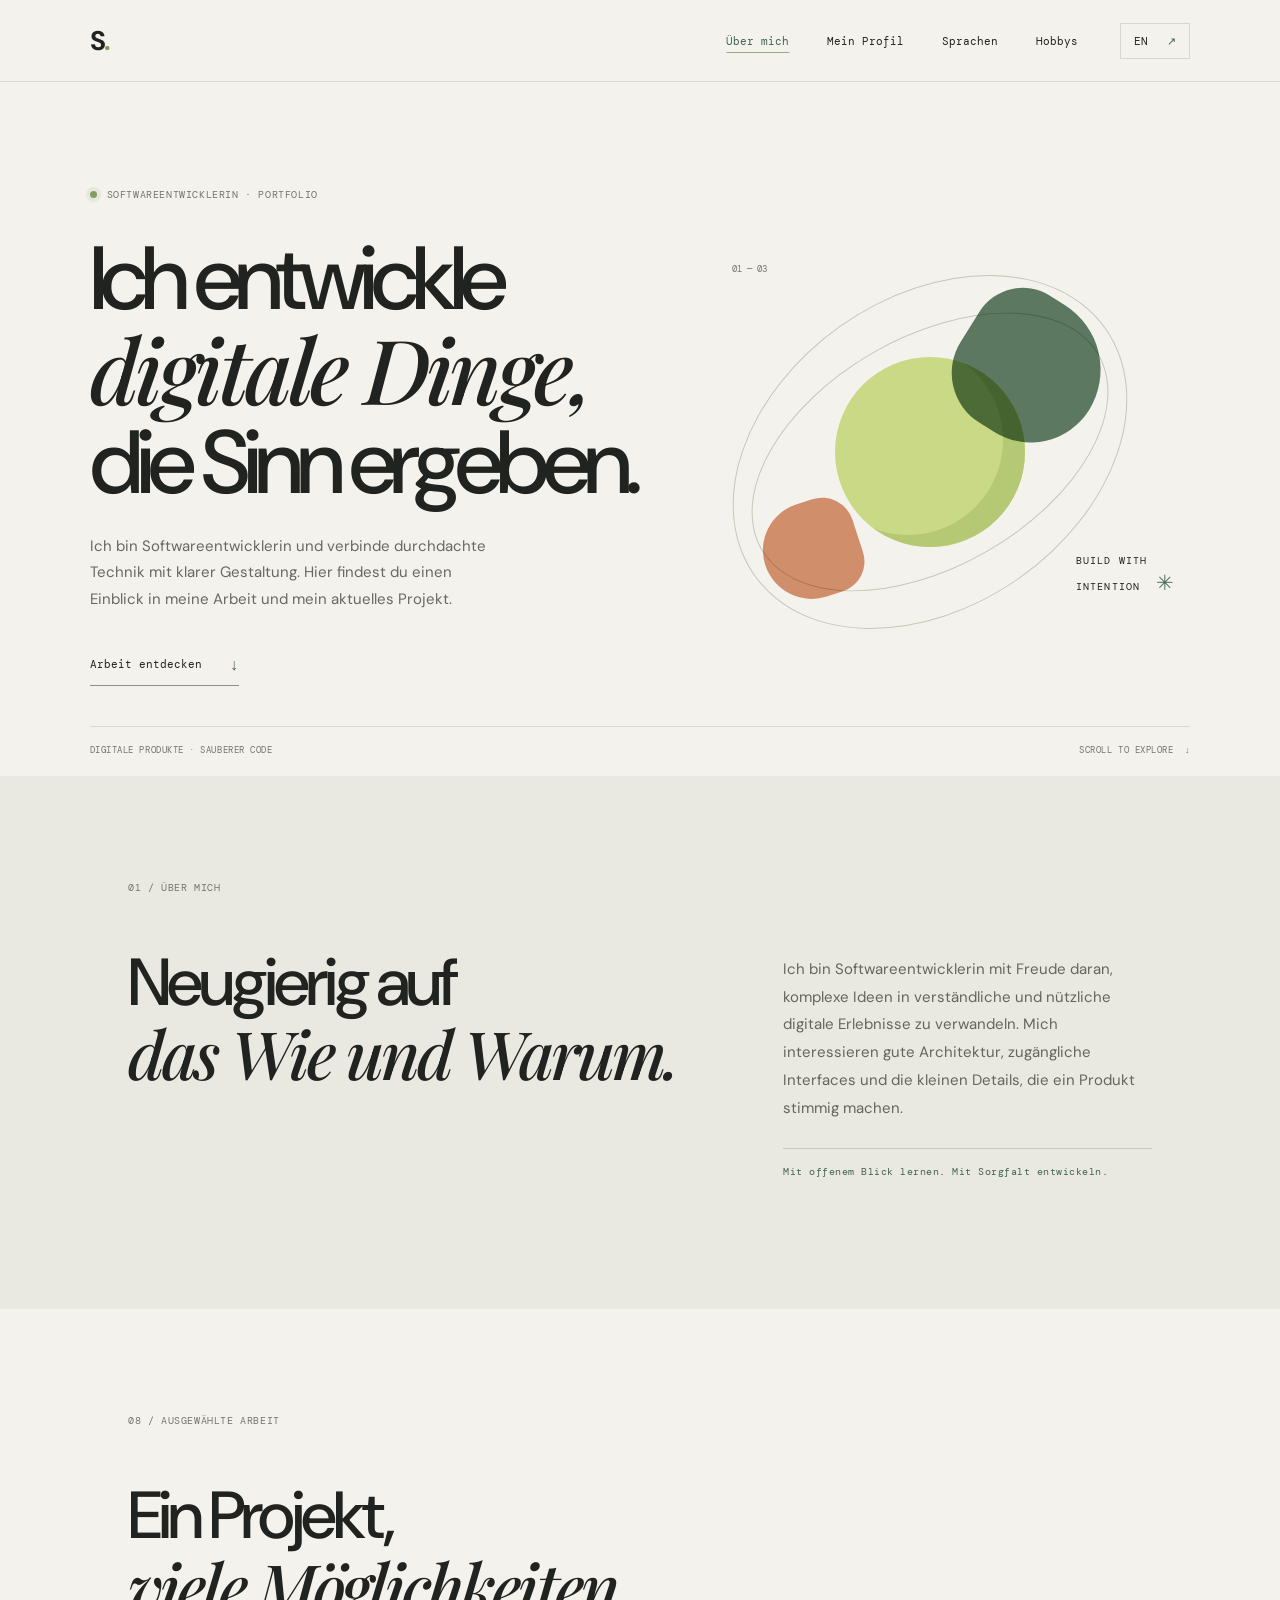
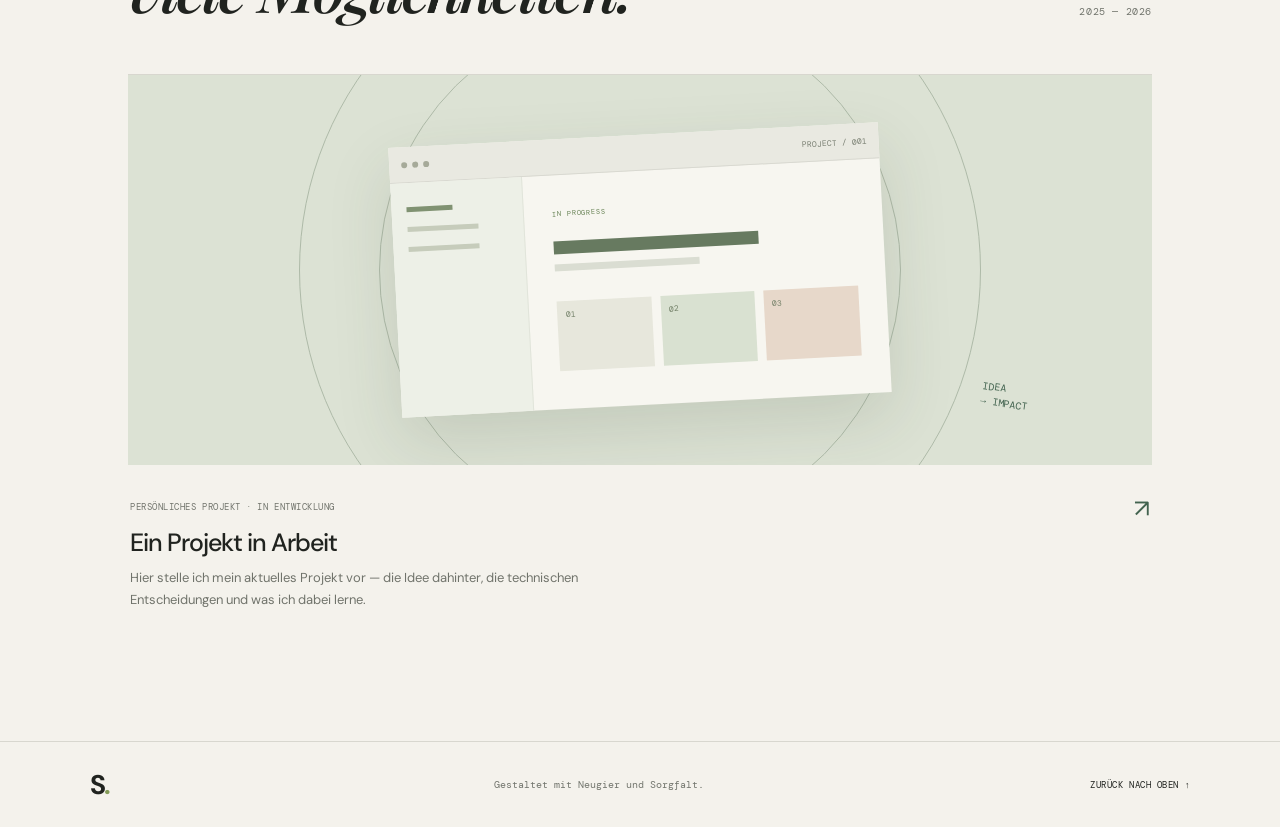
==== index.html @ 879eadb3 "Erste Version webseite" ====
<!doctype html>
<html lang="de">
<head>
  <meta charset="utf-8">
  <meta name="viewport" content="width=device-width, initial-scale=1">
  <meta name="theme-color" content="#f4f2ec">
  <meta name="description" content="Portfolio einer Softwareentwicklerin — ausgewählte Arbeit und Projekt.">
  <title>Portfolio — Softwareentwicklerin</title>
  <link rel="stylesheet" href="styles.css">
  <style>
    .profile,.hobbies{background:#eae9e1}.profile-content{display:grid;grid-template-columns:1.2fr .8fr;gap:8vw;align-items:start}.profile-content h2,.languages h2,.hobbies h2{font-size:clamp(42px,5.2vw,68px);letter-spacing:-.06em;line-height:1.05;font-weight:500;margin:0}.profile-content>p,.hobbies-heading>p{font-size:15px;line-height:1.85;color:#62665e;max-width:440px;margin:6px 0 0}.profile-tags{display:flex;gap:12px;flex-wrap:wrap;margin-top:48px}.profile-tags span{font:9px var(--mono);letter-spacing:.04em;border:1px solid #c6c8bc;color:#596b50;padding:11px 14px}.languages{display:grid;grid-template-columns:1fr 1fr;column-gap:8vw}.languages .section-kicker{grid-column:1/-1}.language-list{border-top:1px solid var(--line)}.language-row{display:grid;grid-template-columns:1fr auto;gap:6px 14px;padding:17px 0;border-bottom:1px solid var(--line);align-items:baseline}.language-name{font-size:16px}.language-level{font:10px var(--mono);color:var(--muted)}.language-bar{grid-column:1/-1;height:3px;background:#e2e1d9;margin-top:4px}.language-bar i{display:block;height:100%;width:var(--level);background:#819569}.hobbies-heading{display:flex;justify-content:space-between;align-items:end;gap:30px;margin-bottom:43px}.hobbies-heading>p{max-width:300px}.hobby-grid{display:grid;grid-template-columns:repeat(3,1fr);gap:14px}.hobby-card{min-height:245px;padding:20px 22px;position:relative;display:flex;flex-direction:column;align-items:flex-start}.hobby-bake{background:#eee1d1}.hobby-cook{background:#dfe5d8}.hobby-garden{background:#d8e2d3}.hobby-number{font:9px var(--mono);color:#72756d}.hobby-icon{font-size:33px;color:#69805d;position:absolute;right:21px;top:17px}.hobby-card h3{font-size:24px;font-weight:500;letter-spacing:-.04em;margin:auto 0 7px}.hobby-card p{font-size:12px;line-height:1.65;color:#676b62;margin:0;max-width:250px}
    @media(max-width:760px){.topbar nav{gap:12px;margin-right:14px}.topbar nav a{font-size:9px}.profile-content{grid-template-columns:1fr;gap:22px}.profile-content h2,.languages h2,.hobbies h2{font-size:clamp(42px,10vw,60px)}.profile-tags{margin-top:30px;gap:8px}.profile-tags span{font-size:8px;padding:9px 10px}.languages{grid-template-columns:1fr;row-gap:30px}.languages .section-kicker{grid-column:auto}.hobbies-heading{display:block}.hobbies-heading>p{margin-top:20px}.hobby-grid{grid-template-columns:1fr}.hobby-card{min-height:195px}}
    @media(max-width:480px){.topbar{padding:0 4vw}.topbar nav{gap:8px;margin-right:9px}.topbar nav a{font-size:8px}.topbar .wordmark{font-size:23px}.language{padding:7px;font-size:8px}.language span{padding-left:5px}}
  </style>
  <style>
    .tab-panel{display:none}.tab-panel.active{display:block}.tab-panel.hero.active,.tab-panel.languages.active{display:grid}.topbar nav a.current{color:var(--green);text-decoration:underline;text-decoration-color:#9bad87;text-underline-offset:7px}
    .german-progress{grid-column:1/-1;margin-top:48px;overflow-x:auto}.german-progress h3{font-size:20px;font-weight:500;letter-spacing:-.03em;margin:0 0 18px}.german-progress table{width:100%;border-collapse:collapse;text-align:left;min-width:560px}.german-progress th{font:9px var(--mono);font-weight:400;letter-spacing:.05em;color:var(--muted);padding:12px 14px;border-bottom:1px solid #bfc1b7}.german-progress td{font-size:13px;padding:15px 14px;border-bottom:1px solid var(--line)}.german-progress td:first-child{font:13px var(--mono);color:var(--green)}
    .profile-resume{margin-top:55px}.profile>.linkedin-link{margin-top:24px}.profile-resume>h3,.profile-details h3{font-size:21px;font-weight:500;letter-spacing:-.03em;margin:0 0 22px}.resume-entry{display:grid;grid-template-columns:minmax(220px,.7fr) 1.3fr;column-gap:38px;border-top:1px solid #c9c9bf;padding:22px 0}.resume-meta{grid-row:span 3;display:flex;flex-direction:column;gap:8px;font:14px/1.55 var(--sans);color:#555950}.resume-meta span:first-child{font-weight:600;color:var(--ink)}.resume-entry h4{font-size:17px;font-weight:500;margin:0 0 4px}.resume-entry h4 .company-link{display:inline-block;white-space:nowrap;margin-left:5px;font:9px/1.4 var(--mono);font-weight:400;letter-spacing:.015em;color:#52694d;text-decoration:none;background:#e8ecdf;border:1px solid #d6ddc9;border-radius:20px;padding:4px 8px;vertical-align:2px;transition:background .15s ease,color .15s ease}.resume-entry h4 .company-link:hover{background:#dce5d0;color:#263c2d}.resume-place{font:11px/1.6 var(--mono);color:var(--muted);margin:0 0 10px}.resume-entry ul{font-size:13px;line-height:1.75;color:#62665e;margin:0;padding-left:18px}.resume-entry li+li{margin-top:5px}.resume-entry li::marker{color:#819569}.profile-details p{font-size:13px;line-height:1.75;color:#62665e;margin:0}.profile-details{display:grid;grid-template-columns:.7fr 1.3fr;gap:8vw;margin-top:45px;border-top:1px solid #c9c9bf;padding-top:30px}.profile-details strong{color:var(--ink);font-weight:500}.profile-details p+p{margin-top:10px}.standalone-info h2{font-size:clamp(42px,5.2vw,68px);letter-spacing:-.06em;line-height:1.05;font-weight:500;margin:0 0 45px}.education-card{max-width:700px;position:relative;background:#eae9e1;padding:34px 38px;border-top:1px solid #c9c9bf}.education-symbol{position:absolute;right:30px;top:24px;font-size:32px;color:#819569}.education-degree{font-size:20px;font-weight:500;margin:0 0 14px}.education-place,.education-dates{font:11px/1.7 var(--mono);color:#62665e;margin:0}.education-dates{margin-top:7px}.skills-grid{display:grid;grid-template-columns:repeat(3,1fr);gap:14px}.skill-card{min-height:210px;padding:22px;background:#eae9e1;border-top:1px solid #c9c9bf}.skill-card>span{font:10px var(--mono);color:#819569}.skill-card h3{font-size:17px;font-weight:500;margin:35px 0 10px}.skill-card p{font-size:13px;line-height:1.75;color:#62665e;margin:0}.linkedin-link{display:inline-flex;align-items:center;gap:30px;padding:15px 18px;background:#eae9e1;color:var(--ink);text-decoration:none;font:12px var(--mono);border:1px solid #d1d1c7;transition:background .15s ease}.linkedin-link span:last-child{font-size:18px;color:var(--green)}.linkedin-link:hover{background:#dfe5d8}
    @media(max-width:760px){.resume-entry{grid-template-columns:1fr;gap:12px}.resume-meta{grid-row:auto;flex-direction:row;flex-wrap:wrap;justify-content:space-between}.profile-details{grid-template-columns:1fr;gap:30px;margin-top:30px}.standalone-info h2{font-size:clamp(42px,10vw,60px)}.skills-grid{grid-template-columns:1fr}.skill-card{min-height:170px}.skill-card h3{margin-top:24px}.education-card{padding:27px 24px}.topbar nav{gap:10px;margin-right:10px;overflow-x:auto;white-space:nowrap;min-width:0;scrollbar-width:none}.topbar nav::-webkit-scrollbar{display:none}}
    @media(max-width:760px){.german-progress{margin-top:18px}.german-progress th,.german-progress td{padding-left:9px;padding-right:9px}}
  </style>
  <style>
    .linkedin-link{align-items:center;gap:12px;padding:12px 16px;background:#f5f9fc;color:#0a66c2;text-decoration:none;font:600 14px/1.3 var(--sans);border:1px solid #c7dceb;border-radius:6px;box-shadow:0 2px 6px #0a66c20d;transition:background .18s ease,border-color .18s ease,box-shadow .18s ease,transform .18s ease}.linkedin-link:hover{background:#e8f2f9;border-color:#8db7d6;box-shadow:0 4px 10px #0a66c21c;transform:translateY(-1px)}.linkedin-mark{display:grid;place-items:center;width:24px;height:24px;border-radius:4px;background:#0a66c2;color:#fff;font:700 14px/1 var(--sans);letter-spacing:-.06em}.linkedin-link .linkedin-arrow{font-size:16px;color:#0a66c2;margin-left:5px}
  </style>
  <style>.education-place a{color:#42634f;text-decoration-color:#aebaa5;text-underline-offset:3px}.education-place a:hover{color:#20231f}.result-link{font-size:11px;color:#42634f;text-decoration-color:#aebaa5;text-underline-offset:3px;white-space:nowrap}.result-link:hover{color:#20231f}</style>
  <script src="script.js" defer></script>
</head>
<body>
  <header class="topbar">
    <a class="wordmark" href="#home" aria-label="Portfolio, Startseite">S<span>.</span></a>
    <nav aria-label="Hauptnavigation">
      <a href="#about" data-tab="about" data-i18n="navAbout">Über mich</a>
      <a href="#profile" data-tab="profile" data-i18n="navProfile">Mein Profil</a>
      <a href="#languages" data-tab="languages" data-i18n="navLanguages">Sprachen</a>
      <a href="#hobbies" data-tab="hobbies" data-i18n="navHobbies">Hobbys</a>
    </nav>
    <button class="language" type="button" aria-label="Switch language">EN <span aria-hidden="true">↗</span></button>
  </header>

  <main id="home">
    <section class="hero tab-panel active" data-tab-panel="about" aria-labelledby="hero-title">
      <div class="hero-copy">
        <p class="eyebrow"><span class="status-dot"></span><span data-i18n="eyebrow">SOFTWAREENTWICKLERIN · PORTFOLIO</span></p>
        <h1 id="hero-title"><span data-i18n="heroLine1">Ich entwickle</span><br><span class="serif" data-i18n="heroLine2">digitale Dinge,</span><br><span data-i18n="heroLine3">die Sinn ergeben.</span></h1>
        <p class="intro" data-i18n="intro">Ich bin Softwareentwicklerin und verbinde durchdachte Technik mit klarer Gestaltung. Hier findest du einen Einblick in meine Arbeit und mein aktuelles Projekt.</p>
        <a class="text-link" href="#work"><span data-i18n="explore">Arbeit entdecken</span><span aria-hidden="true">↓</span></a>
      </div>
      <div class="hero-art" aria-hidden="true">
        <div class="orbit orbit-one"></div><div class="orbit orbit-two"></div>
        <div class="sun"></div><div class="shape shape-one"></div><div class="shape shape-two"></div>
        <div class="art-label">BUILD WITH<br>INTENTION <span>✳</span></div>
        <span class="art-index">01 — 03</span>
      </div>
      <div class="hero-bottom"><span data-i18n="location">DIGITALE PRODUKTE · SAUBERER CODE</span><span>SCROLL TO EXPLORE&nbsp; ↓</span></div>
    </section>

    <section class="about section tab-panel" data-tab-panel="about" id="about">
      <p class="section-kicker">01 / <span data-i18n="aboutKicker">ÜBER MICH</span></p>
      <div class="about-content">
        <h2 data-i18n="aboutTitle">Neugierig auf<br><span class="serif">das Wie und Warum.</span></h2>
        <div class="about-text"><p data-i18n="aboutText">Ich bin Softwareentwicklerin mit Freude daran, komplexe Ideen in verständliche und nützliche digitale Erlebnisse zu verwandeln. Mich interessieren gute Architektur, zugängliche Interfaces und die kleinen Details, die ein Produkt stimmig machen.</p><p class="note" data-i18n="aboutNote">Mit offenem Blick lernen. Mit Sorgfalt entwickeln.</p></div>
      </div>
    </section>

    <section class="profile section tab-panel" data-tab-panel="profile" id="profile">
      <p class="section-kicker">02 / <span data-i18n="profileKicker">BERUFSERFAHRUNG</span></p>
      <div class="profile-content">
        <h2 data-i18n="profileTitle">Erfahrung in<br><span class="serif">Softwareentwicklung.</span></h2>
        <p data-i18n="profileText">Ich bin Softwareentwicklerin mit über zehn Jahren Erfahrung in den Bereichen Automotive, Robotik, Computer Vision und Embedded-Systeme. Ich entwickle vom hardwarenahen Treiber bis zu Backend, Algorithmen und grafischen Oberflächen.</p>
      </div>
      <a class="linkedin-link" href="https://www.linkedin.com/in/swati-christl-nimje-49814a44/" target="_blank" rel="noopener noreferrer"><span class="linkedin-mark" aria-hidden="true">in</span><span data-i18n="linkedinLabel">Mein LinkedIn-Profil</span><span class="linkedin-arrow" aria-hidden="true">↗</span></a>
      <div class="profile-resume">
        <h3 data-i18n="experienceTitle">Berufliche Stationen</h3>
        <article class="resume-entry"><div class="resume-meta"><span data-i18n="internRole">Praktikum in Teilzeit · 10 Std./Woche</span><span data-i18n="internDates">Mai 2026 – September 2026</span></div><h4>PreHCM Service <a class="company-link" href="https://www.prehcm-services.de/" target="_blank" rel="noopener noreferrer">(↗ Unternehmensseite)</a></h4><p class="resume-place">Niedernberg, Deutschland</p><ul data-i18n="internDescription"><li>Entwicklung einer Kotlin-Anwendung zur automatisierten Konvertierung von JSON-Schemas in Kotlin-Dateien.</li></ul></article>
        <article class="resume-entry"><div class="resume-meta"><span data-i18n="seniorRole">Senior Softwareentwicklerin</span><span>Apr. 2022 – Okt. 2025</span></div><h4>ISRA VISION — Machine Vision Solutions <a class="company-link" href="https://www.isravision.com/en-en/company" target="_blank" rel="noopener noreferrer">(↗ Unternehmensseite)</a></h4><p class="resume-place">Darmstadt, Deutschland</p><ul data-i18n="israDescription"><li>Entwicklung einer C#-WPF-GUI für 3D-Roboterführung in kosmetischen Versiegelungsanwendungen.</li><li>Entwicklung eines C++-Backends mit Sensoranbindung, Kommunikationsschnittstellen und Machine-Vision-Algorithmen.</li><li>Effiziente Kommunikation zwischen GUI und Backend über gRPC.</li></ul></article>
        <article class="resume-entry"><div class="resume-meta"><span data-i18n="seniorRole">Senior Softwareentwicklerin</span><span>Juli 2018 – Apr. 2022</span></div><h4>Panasonic Automotive Systems Europe <a class="company-link" href="https://automotive.panasonic.com/en/corporate/about/officelist/paseu" target="_blank" rel="noopener noreferrer">(↗ Unternehmensseite)</a></h4><p class="resume-place">Langen, Deutschland · extern über Tata Elxsi</p><ul data-i18n="panasonicDescription"><li>Entwicklung und Validierung von Fahrbahnmarkierungs- und Parklückenerkennung.</li><li>Profilierung, Optimierung und Wartung eines Sensorfusionsalgorithmus für Kamera, Velodyne LiDAR und Ultraschall.</li><li>Entwicklung einer Ethernet-basierten UDP-Kommunikation für autonomes Parken.</li></ul></article>
        <article class="resume-entry"><div class="resume-meta"><span data-i18n="seniorRole">Senior Softwareentwicklerin</span><span>Feb. 2016 – Juni 2018</span></div><h4>Tata Elxsi <a class="company-link" href="https://www.tataelxsi.com/" target="_blank" rel="noopener noreferrer">(↗ Unternehmensseite)</a></h4><p class="resume-place">Pune, Indien</p><ul data-i18n="tataDescription"><li>Entwicklung eines Treibers für das TI Vision SDK zur Integration von Serializer, Deserializer und Kamerasensor.</li><li>Implementierung eines Moduls zum Auslesen von Kamera-EEPROM-Daten.</li><li>Entwicklung LiDAR-basierter Objekterkennungsalgorithmen.</li><li>Validierung von Anforderungsdokumenten sowie MISRA- und Klocwork-Analysen.</li></ul></article>
        <article class="resume-entry"><div class="resume-meta"><span data-i18n="executiveRole">Executive Engineer</span><span>Sep. 2014 – Jan. 2016</span></div><h4>Continental Automotive <a class="company-link" href="https://www.continental.com/en/" target="_blank" rel="noopener noreferrer">(↗ Unternehmensseite)</a></h4><p class="resume-place">Bengaluru, Indien</p><ul data-i18n="continentalDescription"><li>Validierung von Ground-Truth-Daten für ADAS-Verkehrszeichenerkennung.</li><li>Behebung von QAC-Fehlern.</li><li>Erstellung von Cantata-Code-Coverage-Skripten für C++.</li></ul></article>
        <article class="resume-entry"><div class="resume-meta"><span data-i18n="developerRole">Softwareentwicklerin</span><span>Juli 2011 – Sep. 2014</span></div><h4>Tata Elxsi <a class="company-link" href="https://www.tataelxsi.com/" target="_blank" rel="noopener noreferrer">(↗ Unternehmensseite)</a></h4><p class="resume-place">Pune, Indien</p><ul data-i18n="tataEarlyDescription"><li>Optimierung von C-basierten ADAS-Algorithmen für Surround-View-Systeme und Lane Departure Warning.</li><li>Implementierung einer 360°-Rundumsicht mit OpenGL.</li><li>Entwicklung von Trainings- und Testcode für Traffic Sign Recognition mit OpenCV.</li></ul></article>
      </div>
    </section>

    <section class="section tab-panel standalone-info" data-tab-panel="profile" id="education">
      <p class="section-kicker">03 / <span data-i18n="educationTitle">STUDIUM</span></p>
      <h2 data-i18n="educationHeading">Fundament für<br><span class="serif">Technik und Entwicklung.</span></h2>
      <div class="education-card"><span class="education-symbol" aria-hidden="true">✳</span><p class="education-degree" data-i18n="degree">Bachelor of Engineering, Electronics Engineering</p><p class="education-place"><a href="https://ycce.edu/" target="_blank" rel="noopener noreferrer">Yeshwantrao Chavan College of Engineering (YCCE)</a></p><p class="education-place" data-i18n="universityName">Universität Nagpur · Indien</p><p class="education-dates" data-i18n="educationDates">Juli 2007 – Mai 2011</p></div>
    </section>

    <section class="section tab-panel standalone-info" data-tab-panel="profile" id="skills">
      <p class="section-kicker">04 / <span data-i18n="skillsTitle">FÄHIGKEITEN</span></p>
      <h2 data-i18n="skillsHeading">Werkzeuge für<br><span class="serif">komplexe Systeme.</span></h2>
      <div class="skills-grid">
        <article class="skill-card"><span>01</span><h3 data-i18n="programmingLabel">Sprachen & Frameworks</h3><p>C++, C, OpenCV, Python, C# WPF, XAML, gRPC, PCL, Kotlin</p></article>
        <article class="skill-card"><span>02</span><h3 data-i18n="embeddedLabel">Embedded Tools & Technologien</h3><p>Code Composer Studio, PROCESSOR-SDK-VISION, ALP (Analog Launch Pad), USB2ANY, JTAG-XDS560</p></article>
        <article class="skill-card"><span>03</span><h3 data-i18n="processorsLabel">Prozessoren & Chips</h3><p>TI8148, TDA2x, TDA2Px, DS90UB954-Q1, DS90UB953, AR0220, DS90UB913, DS90UB914</p></article>
        <article class="skill-card"><span>04</span><h3 data-i18n="analysisLabel">Statische & dynamische Analyse</h3><p>QA-C, MISRA, Klocwork, Cantata++, GoogleTest</p></article>
        <article class="skill-card"><span>05</span><h3 data-i18n="multithreadingLabel">Multithreading</h3><p>Intel Threading Building Blocks (TBB)</p></article>
        <article class="skill-card"><span>06</span><h3 data-i18n="sensingLabel">Sensorik & Bildverarbeitung</h3><p>Velodyne LiDAR, Punktwolken-Sensoren, 2D-Sensoren, Computer Vision</p></article>
        <article class="skill-card"><span>07</span><h3 data-i18n="managementLabel">Projektmanagement & Versionskontrolle</h3><p>Jira, Git, SVN, Azure DevOps, GitLab</p></article>
        <article class="skill-card"><span>08</span><h3 data-i18n="requirementsLabel">Anforderungsmanagement & Dokumentation</h3><p>IBM Rational DOORS, Doxygen</p></article>
        <article class="skill-card"><span>09</span><h3 data-i18n="performanceLabel">Performance-Analyse</h3><p>VTune, CodeXL</p></article>
      </div>
    </section>

    <section class="languages section tab-panel" data-tab-panel="languages" id="languages">
      <p class="section-kicker">06 / <span data-i18n="languagesKicker">MEINE SPRACHKENNTNISSE</span></p>
      <h2 data-i18n="languagesTitle">Sprachen, die<br><span class="serif">mich verbinden.</span></h2>
      <div class="language-list">
        <div class="language-row"><span class="language-name" data-i18n="langGerman">Deutsch</span><span class="language-level" data-i18n="levelB2">B2</span><span class="language-bar"><i style="--level:68%"></i></span></div>
        <div class="language-row"><span class="language-name" data-i18n="langEnglish">Englisch</span><span class="language-level" data-i18n="levelFluent">Fließend</span><span class="language-bar"><i style="--level:92%"></i></span></div>
        <div class="language-row"><span class="language-name" data-i18n="langMarathi">Marathi</span><span class="language-level" data-i18n="levelNative">Muttersprache</span><span class="language-bar"><i style="--level:100%"></i></span></div>
        <div class="language-row"><span class="language-name" data-i18n="langHindi">Hindi</span><span class="language-level" data-i18n="levelFluent">Fließend</span><span class="language-bar"><i style="--level:92%"></i></span></div>
      </div>
      <div class="german-progress">
        <h3 data-i18n="progressTitle">Mein Deutschlernfortschritt</h3>
        <table>
          <thead><tr><th data-i18n="tableLevel">Niveau</th><th data-i18n="tableStatus">Prüfung / Status</th><th data-i18n="tableDate">Zeitpunkt</th><th data-i18n="tableResult">Ergebnis</th></tr></thead>
          <tbody>
            <tr><td>A1</td><td data-i18n="a1Status">Bestanden</td><td>2017</td><td>—</td></tr>
            <tr><td>A2</td><td data-i18n="a2Status">Keine Prüfung abgelegt</td><td>—</td><td>—</td></tr>
            <tr><td>B1</td><td data-i18n="b1Status">Bestanden</td><td data-i18n="march2026">März 2026</td><td><span data-i18n="b1Result">Sehr gut · 271,5 / 300 Punkte</span> <a class="result-link" href="https://results.telc.net/vb?credential=telc-sl0MdKr" target="_blank" rel="noopener noreferrer" data-i18n="b1Link">(online ansehen ↗)</a></td></tr>
            <tr><td>B2</td><td data-i18n="b2Status">Ergebnis ausstehend</td><td>—</td><td>—</td></tr>
          </tbody>
        </table>
      </div>
    </section>

    <section class="hobbies section tab-panel" data-tab-panel="hobbies" id="hobbies">
      <p class="section-kicker">07 / <span data-i18n="hobbiesKicker">MEINE HOBBYS</span></p>
      <div class="hobbies-heading"><h2 data-i18n="hobbiesTitle">Abwechslung<br><span class="serif">für Kopf und Hände.</span></h2><p data-i18n="hobbiesIntro">Neben Code liebe ich Dinge, bei denen Ideen mit den Händen Gestalt annehmen.</p></div>
      <div class="hobby-grid">
        <article class="hobby-card hobby-bake"><span class="hobby-number">01</span><span class="hobby-icon" aria-hidden="true">✳</span><h3 data-i18n="baking">Backen</h3><p data-i18n="bakingText">Neue Rezepte ausprobieren und etwas Selbstgemachtes teilen.</p></article>
        <article class="hobby-card hobby-cook"><span class="hobby-number">02</span><span class="hobby-icon" aria-hidden="true">◒</span><h3 data-i18n="cooking">Kochen</h3><p data-i18n="cookingText">Aromen kombinieren und Gerichte aus verschiedenen Küchen entdecken.</p></article>
        <article class="hobby-card hobby-garden"><span class="hobby-number">03</span><span class="hobby-icon" aria-hidden="true">❋</span><h3 data-i18n="gardening">Gärtnern</h3><p data-i18n="gardeningText">Pflanzen beim Wachsen begleiten und Zeit im Grünen verbringen.</p></article>
      </div>
    </section>

    <section class="work section tab-panel" data-tab-panel="about" id="work">
      <p class="section-kicker">08 / <span data-i18n="workKicker">AUSGEWÄHLTE ARBEIT</span></p>
      <div class="work-heading"><h2 data-i18n="workTitle">Ein Projekt,<br><span class="serif">viele Möglichkeiten.</span></h2><span class="work-count">2025 — 2026</span></div>
      <article class="project-card">
        <div class="project-visual" aria-hidden="true"><div class="project-window"><div class="window-bar"><i></i><i></i><i></i><span>PROJECT / 001</span></div><div class="window-content"><div class="window-side"><b></b><b></b><b></b></div><div class="window-main"><span class="mini-tag">IN PROGRESS</span><div class="window-line long"></div><div class="window-line"></div><div class="window-block"><span>01</span><span>02</span><span>03</span></div></div></div></div><span class="project-stamp">IDEA<br>→ IMPACT</span></div>
        <div class="project-info"><div><p class="project-type" data-i18n="projectType">PERSÖNLICHES PROJEKT · IN ENTWICKLUNG</p><h3 data-i18n="projectTitle">Ein Projekt in Arbeit</h3><p class="project-description" data-i18n="projectDescription">Hier stelle ich mein aktuelles Projekt vor — die Idee dahinter, die technischen Entscheidungen und was ich dabei lerne.</p></div><span class="project-arrow" aria-hidden="true">↗</span></div>
      </article>
    </section>
    <footer><a class="wordmark" href="#home">S<span>.</span></a><p data-i18n="footer">Gestaltet mit Neugier und Sorgfalt.</p><a href="#home" class="back-top" data-i18n="backTop">ZURÜCK NACH OBEN ↑</a></footer>
  </main>
</body>
</html>
---- styles.css ----
@import url('https://fonts.googleapis.com/css2?family=DM+Mono:wght@400;500&family=DM+Sans:wght@400;500;600;700&family=Playfair+Display:ital,wght@1,500&display=swap');
:root{--paper:#f4f2ec;--ink:#20231f;--muted:#72756d;--green:#42634f;--lime:#c6d77a;--line:#d8d7cf;--mono:'DM Mono',monospace;--sans:'DM Sans',sans-serif;--serif:'Playfair Display',serif}*{box-sizing:border-box}html{scroll-behavior:smooth}body{margin:0;background:var(--paper);color:var(--ink);font-family:var(--sans);-webkit-font-smoothing:antialiased}.topbar{height:82px;padding:0 7vw;display:flex;align-items:center;justify-content:space-between;border-bottom:1px solid var(--line)}.wordmark{font-size:27px;font-weight:700;letter-spacing:-2px;color:var(--ink);text-decoration:none}.wordmark span{color:#839b57}.topbar nav{display:flex;gap:38px;margin-left:auto;margin-right:42px}.topbar nav a,.language{font:11px var(--mono);color:var(--ink);text-decoration:none}.topbar nav a:hover,.text-link:hover{color:var(--green)}.language{border:1px solid var(--line);background:transparent;padding:10px 13px;cursor:pointer}.language span{padding-left:12px;color:var(--green)}.hero{min-height:690px;padding:96px 7vw 20px;position:relative;display:grid;grid-template-columns:1fr 0.9fr;align-items:center}.hero-copy{position:relative;z-index:1;padding-bottom:40px}.eyebrow,.section-kicker,.hero-bottom,.project-type,.work-count,.back-top{font:10px var(--mono);letter-spacing:.06em}.eyebrow{color:var(--muted);display:flex;align-items:center;gap:10px}.status-dot{height:7px;width:7px;border-radius:50%;background:#829e63;box-shadow:0 0 0 4px #829e6320}.hero h1{font-size:clamp(54px,7vw,98px);line-height:.99;letter-spacing:-.075em;margin:34px 0 25px;font-weight:500}.serif{font-family:var(--serif);font-weight:500;font-style:italic;letter-spacing:-.05em}.intro{max-width:410px;font-size:15px;line-height:1.75;color:#666960}.text-link{display:inline-flex;align-items:center;gap:28px;margin-top:27px;color:var(--ink);font:11px var(--mono);text-decoration:none;border-bottom:1px solid #899482;padding-bottom:10px}.text-link span:last-child{font-size:16px;color:var(--green)}.hero-art{height:460px;position:relative;display:grid;place-items:center;overflow:hidden}.orbit{position:absolute;border:1px solid #c6c7b8;border-radius:50%;transform:rotate(-30deg)}.orbit-one{width:390px;height:230px}.orbit-two{width:310px;height:430px;transform:rotate(55deg)}.sun{height:190px;width:190px;background:var(--lime);border-radius:50%;position:absolute;box-shadow:inset -22px -12px 0 #afc467;opacity:.9}.shape{position:absolute;width:145px;height:145px;border-radius:40% 60% 54% 46%;background:#52735b;mix-blend-mode:multiply;transform:rotate(32deg);right:17%;top:16%;opacity:.92}.shape-two{width:97px;height:97px;right:auto;left:18%;top:auto;bottom:18%;background:#d78d68;transform:rotate(-18deg);border-radius:60% 40% 39% 61%}.art-label{position:absolute;right:3%;bottom:18%;font:10px/1.5 var(--mono);letter-spacing:.12em}.art-label span{font-size:21px;color:#52735b;padding-left:8px}.art-index{position:absolute;top:9%;left:12%;font:9px var(--mono);color:var(--muted)}.hero-bottom{grid-column:1/-1;align-self:end;display:flex;justify-content:space-between;border-top:1px solid var(--line);padding-top:17px;color:var(--muted);font-size:9px}.section{padding:105px 10vw}.about{background:#eae9e1}.section-kicker{color:var(--muted);margin:0 0 54px}.about-content{display:grid;grid-template-columns:1.2fr .8fr;gap:8vw}.about h2,.work h2{font-size:clamp(42px,5.2vw,68px);letter-spacing:-.06em;line-height:1.05;font-weight:500;margin:0}.about-text{padding-top:8px;max-width:440px}.about-text p{font-size:15px;line-height:1.85;color:#62665e;margin:0 0 26px}.about-text .note{font:10px var(--mono);letter-spacing:.05em;color:var(--green);border-top:1px solid #c9c9bf;padding-top:16px}.work{padding-bottom:130px}.work-heading{display:flex;align-items:end;justify-content:space-between;margin-bottom:48px}.work-count{color:var(--muted);padding-bottom:8px}.project-card{border-top:1px solid var(--line)}.project-visual{height:390px;background:#dce2d4;position:relative;display:grid;place-items:center;overflow:hidden}.project-visual:before,.project-visual:after{content:"";position:absolute;border:1px solid #aebaa8;border-radius:50%;width:520px;height:520px}.project-visual:after{width:680px;height:680px}.project-window{width:min(490px,72%);height:270px;background:#f7f6f0;box-shadow:0 25px 65px #34423025;position:relative;z-index:1;transform:rotate(-3deg)}.window-bar{height:36px;background:#e9e9e1;border-bottom:1px solid #d9d9d1;display:flex;align-items:center;gap:5px;padding:0 12px}.window-bar i{width:6px;height:6px;border-radius:50%;background:#a6aa99}.window-bar span{margin-left:auto;font:8px var(--mono);color:#777d70}.window-content{display:flex;height:calc(100% - 36px)}.window-side{width:27%;background:#edf0e7;border-right:1px solid #e1e4da;padding:24px 15px}.window-side b{display:block;height:5px;width:70%;background:#c6ccbb;margin:0 0 15px}.window-side b:first-child{width:45%;background:#809272}.window-main{padding:25px 28px;flex:1}.mini-tag{font:7px var(--mono);color:#658052;letter-spacing:.12em}.window-line{height:7px;width:48%;background:#daddd2;margin-top:10px}.window-line.long{height:13px;width:68%;background:#677a60;margin-top:20px}.window-block{display:flex;gap:9px;margin-top:30px}.window-block span{height:70px;flex:1;background:#e7e7dc;padding:8px;font:8px var(--mono);color:#6f7d64}.window-block span:nth-child(2){background:#d9e1d1}.window-block span:nth-child(3){background:#e7d8ca}.project-stamp{position:absolute;right:12%;bottom:14%;font:10px/1.5 var(--mono);color:var(--green);transform:rotate(8deg);z-index:2}.project-info{padding:27px 2px 0;display:flex;align-items:flex-start;justify-content:space-between}.project-type{color:var(--muted);font-size:9px}.project-info h3{font-size:25px;font-weight:500;letter-spacing:-.04em;margin:13px 0 8px}.project-description{font-size:13px;color:#70736b;line-height:1.7;max-width:500px;margin:0}.project-arrow{font-size:25px;color:var(--green)}footer{padding:25px 7vw;display:flex;align-items:center;justify-content:space-between;border-top:1px solid var(--line)}footer p{font:10px var(--mono);color:var(--muted)}.back-top{font-size:9px;color:var(--ink);text-decoration:none}
@media(max-width:760px){.topbar{height:68px;padding:0 6vw}.topbar nav{gap:18px;margin-right:18px}.topbar nav a{font-size:10px}.hero{padding:66px 6vw 18px;min-height:unset;grid-template-columns:1fr}.hero-copy{padding-bottom:0}.hero h1{font-size:clamp(54px,13vw,82px);margin-top:27px}.intro{max-width:440px}.hero-art{height:320px;margin-top:-5px}.orbit-one{width:290px;height:175px}.orbit-two{width:240px;height:350px}.sun{height:140px;width:140px}.shape{height:105px;width:105px}.hero-bottom{margin-top:6px;gap:14px;font-size:7px}.section{padding:76px 7vw}.section-kicker{margin-bottom:38px}.about-content{grid-template-columns:1fr;gap:25px}.about h2,.work h2{font-size:clamp(42px,10vw,60px)}.work-heading{align-items:start;gap:20px}.work-count{white-space:nowrap;padding-top:10px;font-size:8px}.project-visual{height:290px}.project-window{height:210px;width:78%}.window-main{padding:19px 17px}.window-block{margin-top:22px}.window-block span{height:50px}.project-stamp{right:7%;bottom:9%;font-size:8px}footer{padding:22px 6vw;gap:12px}footer p{font-size:8px}.back-top{font-size:8px}}@media(max-width:390px){.topbar nav{gap:11px;margin-right:12px}.topbar nav a{font-size:9px}.language{padding:8px;font-size:9px}.hero-bottom span:last-child{display:none}.work-heading{display:block}.work-count{display:block}.project-info h3{font-size:21px}}
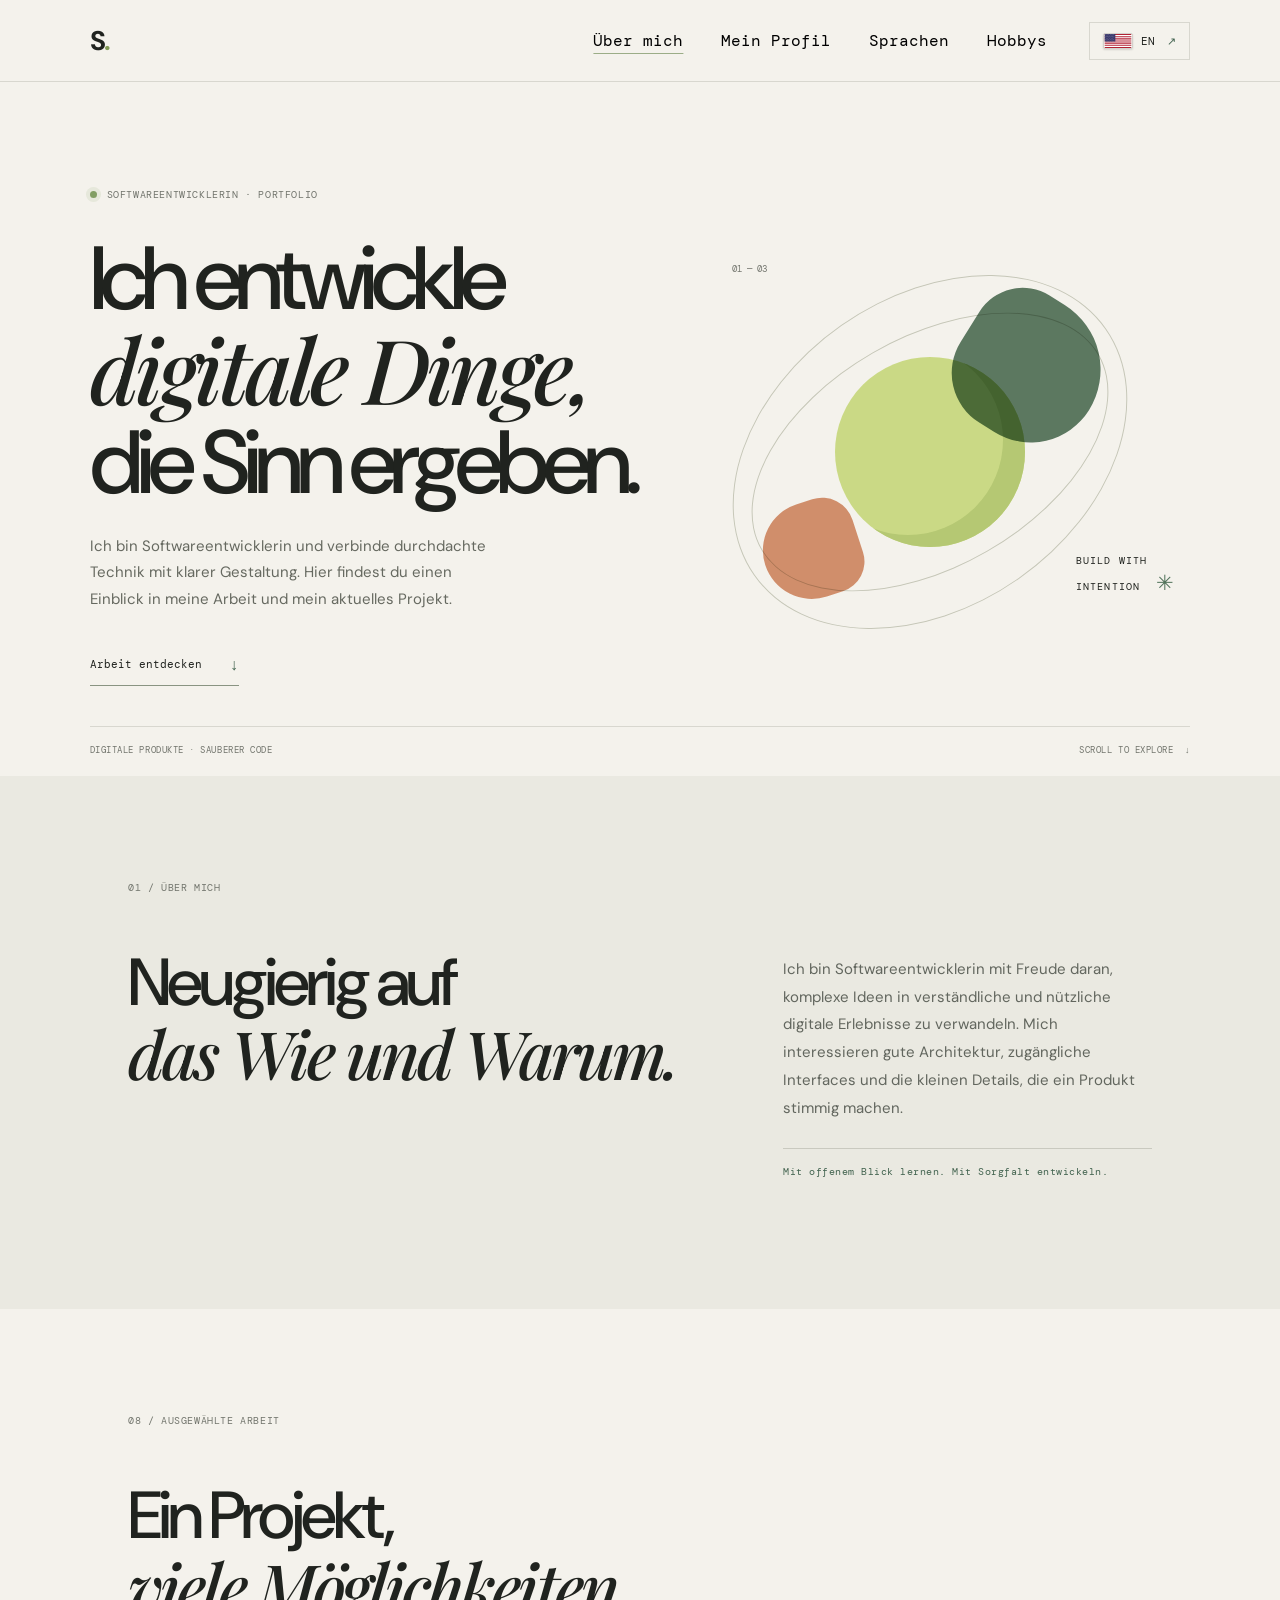
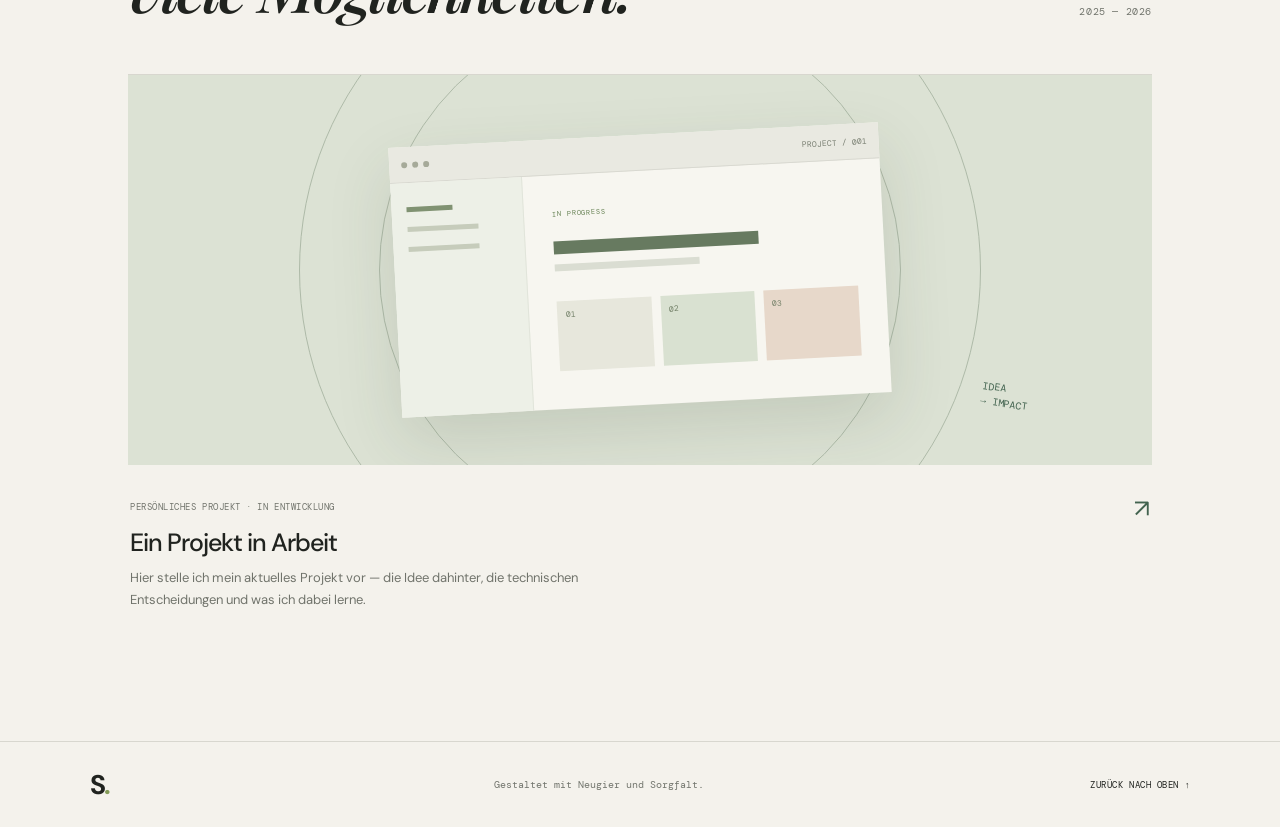
==== commit 5a12a553: "Put the flag" ====
--- a/index.html
+++ b/index.html
@@ -8,12 +8,12 @@
   <title>Portfolio — Softwareentwicklerin</title>
   <link rel="stylesheet" href="styles.css">
   <style>
-    .profile,.hobbies{background:#eae9e1}.profile-content{display:grid;grid-template-columns:1.2fr .8fr;gap:8vw;align-items:start}.profile-content h2,.languages h2,.hobbies h2{font-size:clamp(42px,5.2vw,68px);letter-spacing:-.06em;line-height:1.05;font-weight:500;margin:0}.profile-content>p,.hobbies-heading>p{font-size:15px;line-height:1.85;color:#62665e;max-width:440px;margin:6px 0 0}.profile-tags{display:flex;gap:12px;flex-wrap:wrap;margin-top:48px}.profile-tags span{font:9px var(--mono);letter-spacing:.04em;border:1px solid #c6c8bc;color:#596b50;padding:11px 14px}.languages{display:grid;grid-template-columns:1fr 1fr;column-gap:8vw}.languages .section-kicker{grid-column:1/-1}.language-list{border-top:1px solid var(--line)}.language-row{display:grid;grid-template-columns:1fr auto;gap:6px 14px;padding:17px 0;border-bottom:1px solid var(--line);align-items:baseline}.language-name{font-size:16px}.language-level{font:10px var(--mono);color:var(--muted)}.language-bar{grid-column:1/-1;height:3px;background:#e2e1d9;margin-top:4px}.language-bar i{display:block;height:100%;width:var(--level);background:#819569}.hobbies-heading{display:flex;justify-content:space-between;align-items:end;gap:30px;margin-bottom:43px}.hobbies-heading>p{max-width:300px}.hobby-grid{display:grid;grid-template-columns:repeat(3,1fr);gap:14px}.hobby-card{min-height:245px;padding:20px 22px;position:relative;display:flex;flex-direction:column;align-items:flex-start}.hobby-bake{background:#eee1d1}.hobby-cook{background:#dfe5d8}.hobby-garden{background:#d8e2d3}.hobby-number{font:9px var(--mono);color:#72756d}.hobby-icon{font-size:33px;color:#69805d;position:absolute;right:21px;top:17px}.hobby-card h3{font-size:24px;font-weight:500;letter-spacing:-.04em;margin:auto 0 7px}.hobby-card p{font-size:12px;line-height:1.65;color:#676b62;margin:0;max-width:250px}
+    .profile,.hobbies{background:#eae9e1}.profile-content{display:grid;grid-template-columns:1.2fr .8fr;gap:8vw;align-items:start}.profile-content h2,.languages h2,.hobbies h2{font-size:clamp(42px,5.2vw,68px);letter-spacing:-.06em;line-height:1.05;font-weight:500;margin:0}.profile-content>p,.hobbies-heading>p{font-size:15px;line-height:1.85;color:#62665e;max-width:440px;margin:6px 0 0}.profile-tags{display:flex;gap:12px;flex-wrap:wrap;margin-top:48px}.profile-tags span{font:9px var(--mono);letter-spacing:.04em;border:1px solid #c6c8bc;color:#596b50;padding:11px 14px}.languages{display:grid;grid-template-columns:1fr 1fr;column-gap:8vw}.languages .section-kicker{grid-column:1/-1}.language-list{border-top:1px solid var(--line)}.language-row{display:grid;grid-template-columns:1fr auto;gap:6px 14px;padding:17px 0;border-bottom:1px solid var(--line);align-items:baseline}.language-name{font-size:16px;display:flex;align-items:center;gap:8px}.language-flag{display:block;width:24px;height:16px;flex:none;border:1px solid #0002;border-radius:2px;box-shadow:0 1px 2px #0002}.language-level{font:10px var(--mono);color:var(--muted)}.language-bar{grid-column:1/-1;height:3px;background:#e2e1d9;margin-top:4px}.language-bar i{display:block;height:100%;width:var(--level);background:#819569}.hobbies-heading{display:flex;justify-content:space-between;align-items:end;gap:30px;margin-bottom:43px}.hobbies-heading>p{max-width:300px}.hobby-grid{display:grid;grid-template-columns:repeat(3,1fr);gap:14px}.hobby-card{min-height:245px;padding:20px 22px;position:relative;display:flex;flex-direction:column;align-items:flex-start}.hobby-bake{background:#eee1d1}.hobby-cook{background:#dfe5d8}.hobby-garden{background:#d8e2d3}.hobby-number{font:9px var(--mono);color:#72756d}.hobby-icon{font-size:33px;color:#69805d;position:absolute;right:21px;top:17px}.hobby-card h3{font-size:24px;font-weight:500;letter-spacing:-.04em;margin:auto 0 7px}.hobby-card p{font-size:12px;line-height:1.65;color:#676b62;margin:0;max-width:250px}
     @media(max-width:760px){.topbar nav{gap:12px;margin-right:14px}.topbar nav a{font-size:9px}.profile-content{grid-template-columns:1fr;gap:22px}.profile-content h2,.languages h2,.hobbies h2{font-size:clamp(42px,10vw,60px)}.profile-tags{margin-top:30px;gap:8px}.profile-tags span{font-size:8px;padding:9px 10px}.languages{grid-template-columns:1fr;row-gap:30px}.languages .section-kicker{grid-column:auto}.hobbies-heading{display:block}.hobbies-heading>p{margin-top:20px}.hobby-grid{grid-template-columns:1fr}.hobby-card{min-height:195px}}
-    @media(max-width:480px){.topbar{padding:0 4vw}.topbar nav{gap:8px;margin-right:9px}.topbar nav a{font-size:8px}.topbar .wordmark{font-size:23px}.language{padding:7px;font-size:8px}.language span{padding-left:5px}}
+    @media(max-width:480px){.topbar{padding:0 4vw}.topbar nav{gap:8px;margin-right:9px}.topbar nav a{font-size:12px}.topbar .wordmark{font-size:23px}.language{padding:7px;font-size:8px}.language>span:last-child{padding-left:4px}}
   </style>
   <style>
-    .tab-panel{display:none}.tab-panel.active{display:block}.tab-panel.hero.active,.tab-panel.languages.active{display:grid}.topbar nav a.current{color:var(--green);text-decoration:underline;text-decoration-color:#9bad87;text-underline-offset:7px}
+    .tab-panel{display:none}.tab-panel.active{display:block}.tab-panel.hero.active,.tab-panel.languages.active{display:grid}.topbar nav a.current{color:#000;text-decoration:underline;text-decoration-color:#9bad87;text-underline-offset:7px}
     .german-progress{grid-column:1/-1;margin-top:48px;overflow-x:auto}.german-progress h3{font-size:20px;font-weight:500;letter-spacing:-.03em;margin:0 0 18px}.german-progress table{width:100%;border-collapse:collapse;text-align:left;min-width:560px}.german-progress th{font:9px var(--mono);font-weight:400;letter-spacing:.05em;color:var(--muted);padding:12px 14px;border-bottom:1px solid #bfc1b7}.german-progress td{font-size:13px;padding:15px 14px;border-bottom:1px solid var(--line)}.german-progress td:first-child{font:13px var(--mono);color:var(--green)}
     .profile-resume{margin-top:55px}.profile>.linkedin-link{margin-top:24px}.profile-resume>h3,.profile-details h3{font-size:21px;font-weight:500;letter-spacing:-.03em;margin:0 0 22px}.resume-entry{display:grid;grid-template-columns:minmax(220px,.7fr) 1.3fr;column-gap:38px;border-top:1px solid #c9c9bf;padding:22px 0}.resume-meta{grid-row:span 3;display:flex;flex-direction:column;gap:8px;font:14px/1.55 var(--sans);color:#555950}.resume-meta span:first-child{font-weight:600;color:var(--ink)}.resume-entry h4{font-size:17px;font-weight:500;margin:0 0 4px}.resume-entry h4 .company-link{display:inline-block;white-space:nowrap;margin-left:5px;font:9px/1.4 var(--mono);font-weight:400;letter-spacing:.015em;color:#52694d;text-decoration:none;background:#e8ecdf;border:1px solid #d6ddc9;border-radius:20px;padding:4px 8px;vertical-align:2px;transition:background .15s ease,color .15s ease}.resume-entry h4 .company-link:hover{background:#dce5d0;color:#263c2d}.resume-place{font:11px/1.6 var(--mono);color:var(--muted);margin:0 0 10px}.resume-entry ul{font-size:13px;line-height:1.75;color:#62665e;margin:0;padding-left:18px}.resume-entry li+li{margin-top:5px}.resume-entry li::marker{color:#819569}.profile-details p{font-size:13px;line-height:1.75;color:#62665e;margin:0}.profile-details{display:grid;grid-template-columns:.7fr 1.3fr;gap:8vw;margin-top:45px;border-top:1px solid #c9c9bf;padding-top:30px}.profile-details strong{color:var(--ink);font-weight:500}.profile-details p+p{margin-top:10px}.standalone-info h2{font-size:clamp(42px,5.2vw,68px);letter-spacing:-.06em;line-height:1.05;font-weight:500;margin:0 0 45px}.education-card{max-width:700px;position:relative;background:#eae9e1;padding:34px 38px;border-top:1px solid #c9c9bf}.education-symbol{position:absolute;right:30px;top:24px;font-size:32px;color:#819569}.education-degree{font-size:20px;font-weight:500;margin:0 0 14px}.education-place,.education-dates{font:11px/1.7 var(--mono);color:#62665e;margin:0}.education-dates{margin-top:7px}.skills-grid{display:grid;grid-template-columns:repeat(3,1fr);gap:14px}.skill-card{min-height:210px;padding:22px;background:#eae9e1;border-top:1px solid #c9c9bf}.skill-card>span{font:10px var(--mono);color:#819569}.skill-card h3{font-size:17px;font-weight:500;margin:35px 0 10px}.skill-card p{font-size:13px;line-height:1.75;color:#62665e;margin:0}.linkedin-link{display:inline-flex;align-items:center;gap:30px;padding:15px 18px;background:#eae9e1;color:var(--ink);text-decoration:none;font:12px var(--mono);border:1px solid #d1d1c7;transition:background .15s ease}.linkedin-link span:last-child{font-size:18px;color:var(--green)}.linkedin-link:hover{background:#dfe5d8}
     @media(max-width:760px){.resume-entry{grid-template-columns:1fr;gap:12px}.resume-meta{grid-row:auto;flex-direction:row;flex-wrap:wrap;justify-content:space-between}.profile-details{grid-template-columns:1fr;gap:30px;margin-top:30px}.standalone-info h2{font-size:clamp(42px,10vw,60px)}.skills-grid{grid-template-columns:1fr}.skill-card{min-height:170px}.skill-card h3{margin-top:24px}.education-card{padding:27px 24px}.topbar nav{gap:10px;margin-right:10px;overflow-x:auto;white-space:nowrap;min-width:0;scrollbar-width:none}.topbar nav::-webkit-scrollbar{display:none}}
@@ -22,7 +22,18 @@
   <style>
     .linkedin-link{align-items:center;gap:12px;padding:12px 16px;background:#f5f9fc;color:#0a66c2;text-decoration:none;font:600 14px/1.3 var(--sans);border:1px solid #c7dceb;border-radius:6px;box-shadow:0 2px 6px #0a66c20d;transition:background .18s ease,border-color .18s ease,box-shadow .18s ease,transform .18s ease}.linkedin-link:hover{background:#e8f2f9;border-color:#8db7d6;box-shadow:0 4px 10px #0a66c21c;transform:translateY(-1px)}.linkedin-mark{display:grid;place-items:center;width:24px;height:24px;border-radius:4px;background:#0a66c2;color:#fff;font:700 14px/1 var(--sans);letter-spacing:-.06em}.linkedin-link .linkedin-arrow{font-size:16px;color:#0a66c2;margin-left:5px}
   </style>
-  <style>.education-place a{color:#42634f;text-decoration-color:#aebaa5;text-underline-offset:3px}.education-place a:hover{color:#20231f}.result-link{font-size:11px;color:#42634f;text-decoration-color:#aebaa5;text-underline-offset:3px;white-space:nowrap}.result-link:hover{color:#20231f}</style>
+  <style>
+    .profile .section-kicker,.standalone-info .section-kicker{font-size:11px;color:#4c5148}.profile-content>p{font:17px/1.85 var(--sans);color:#444940}.profile-resume>h3{font-size:23px}.resume-meta{font:15px/1.65 var(--sans);color:#41463e}.resume-meta span:first-child{font-weight:600;color:#252923}.resume-entry h4{font-size:19px;line-height:1.45}.resume-place{font:12px/1.7 var(--sans);color:#555a51}.resume-entry ul{font:15px/1.8 var(--sans);color:#444940}.standalone-info .education-degree{font-size:21px}.standalone-info .education-place,.standalone-info .education-dates{font-size:13px;color:#4b5048}.standalone-info .skill-card h3{font-size:18px;color:#252923}.standalone-info .skill-card p{font:14px/1.8 var(--sans);color:#444940}
+    @media(max-width:760px){.profile-content>p{font-size:16px}.resume-meta{font-size:14px}.resume-entry h4{font-size:18px}.resume-entry ul{font-size:14px}.standalone-info .skill-card p{font-size:14px}}
+    .education-place a{color:#42634f;text-decoration-color:#aebaa5;text-underline-offset:3px}.education-place a:hover{color:#20231f}.result-link{font-size:11px;color:#42634f;text-decoration-color:#aebaa5;text-underline-offset:3px;white-space:nowrap}.result-link:hover{color:#20231f}
+  </style>
+  <style>
+    .language{display:inline-flex;align-items:center;gap:8px}
+    .language>span:last-child{padding-left:4px}
+    .language .switch-flag{padding:0;color:transparent}
+    .switch-flag{display:block;width:24px;height:16px;flex:none;border:1px solid #0002;border-radius:2px;box-shadow:0 1px 2px #0002}
+    .switch-flag[src="flag-us.svg"],.language-flag[src="flag-us.svg"]{width:30px}
+  </style>
   <script src="script.js" defer></script>
 </head>
 <body>
@@ -34,7 +45,7 @@
       <a href="#languages" data-tab="languages" data-i18n="navLanguages">Sprachen</a>
       <a href="#hobbies" data-tab="hobbies" data-i18n="navHobbies">Hobbys</a>
     </nav>
-    <button class="language" type="button" aria-label="Switch language">EN <span aria-hidden="true">↗</span></button>
+      <button class="language" type="button" aria-label="Switch language"><img class="switch-flag" src="flag-us.svg" alt=""> EN <span aria-hidden="true">↗</span></button>
   </header>
 
   <main id="home">
@@ -106,10 +117,10 @@
       <p class="section-kicker">06 / <span data-i18n="languagesKicker">MEINE SPRACHKENNTNISSE</span></p>
       <h2 data-i18n="languagesTitle">Sprachen, die<br><span class="serif">mich verbinden.</span></h2>
       <div class="language-list">
-        <div class="language-row"><span class="language-name" data-i18n="langGerman">Deutsch</span><span class="language-level" data-i18n="levelB2">B2</span><span class="language-bar"><i style="--level:68%"></i></span></div>
-        <div class="language-row"><span class="language-name" data-i18n="langEnglish">Englisch</span><span class="language-level" data-i18n="levelFluent">Fließend</span><span class="language-bar"><i style="--level:92%"></i></span></div>
-        <div class="language-row"><span class="language-name" data-i18n="langMarathi">Marathi</span><span class="language-level" data-i18n="levelNative">Muttersprache</span><span class="language-bar"><i style="--level:100%"></i></span></div>
-        <div class="language-row"><span class="language-name" data-i18n="langHindi">Hindi</span><span class="language-level" data-i18n="levelFluent">Fließend</span><span class="language-bar"><i style="--level:92%"></i></span></div>
+        <div class="language-row"><span class="language-name"><img class="language-flag" src="flag-de.svg" alt=""> <span data-i18n="langGerman">Deutsch</span></span><span class="language-level" data-i18n="levelB2">B2</span><span class="language-bar"><i style="--level:68%"></i></span></div>
+        <div class="language-row"><span class="language-name"><img class="language-flag" src="flag-us.svg" alt=""> <span data-i18n="langEnglish">Englisch</span></span><span class="language-level" data-i18n="levelFluent">Fließend</span><span class="language-bar"><i style="--level:92%"></i></span></div>
+        <div class="language-row"><span class="language-name"><img class="language-flag" src="flag-in.svg" alt=""> <span data-i18n="langMarathi">Marathi</span></span><span class="language-level" data-i18n="levelNative">Muttersprache</span><span class="language-bar"><i style="--level:100%"></i></span></div>
+        <div class="language-row"><span class="language-name"><img class="language-flag" src="flag-in.svg" alt=""> <span data-i18n="langHindi">Hindi</span></span><span class="language-level" data-i18n="levelFluent">Fließend</span><span class="language-bar"><i style="--level:92%"></i></span></div>
       </div>
       <div class="german-progress">
         <h3 data-i18n="progressTitle">Mein Deutschlernfortschritt</h3>
--- a/styles.css
+++ b/styles.css
@@ -1,3 +1,3 @@
 @import url('https://fonts.googleapis.com/css2?family=DM+Mono:wght@400;500&family=DM+Sans:wght@400;500;600;700&family=Playfair+Display:ital,wght@1,500&display=swap');
-:root{--paper:#f4f2ec;--ink:#20231f;--muted:#72756d;--green:#42634f;--lime:#c6d77a;--line:#d8d7cf;--mono:'DM Mono',monospace;--sans:'DM Sans',sans-serif;--serif:'Playfair Display',serif}*{box-sizing:border-box}html{scroll-behavior:smooth}body{margin:0;background:var(--paper);color:var(--ink);font-family:var(--sans);-webkit-font-smoothing:antialiased}.topbar{height:82px;padding:0 7vw;display:flex;align-items:center;justify-content:space-between;border-bottom:1px solid var(--line)}.wordmark{font-size:27px;font-weight:700;letter-spacing:-2px;color:var(--ink);text-decoration:none}.wordmark span{color:#839b57}.topbar nav{display:flex;gap:38px;margin-left:auto;margin-right:42px}.topbar nav a,.language{font:11px var(--mono);color:var(--ink);text-decoration:none}.topbar nav a:hover,.text-link:hover{color:var(--green)}.language{border:1px solid var(--line);background:transparent;padding:10px 13px;cursor:pointer}.language span{padding-left:12px;color:var(--green)}.hero{min-height:690px;padding:96px 7vw 20px;position:relative;display:grid;grid-template-columns:1fr 0.9fr;align-items:center}.hero-copy{position:relative;z-index:1;padding-bottom:40px}.eyebrow,.section-kicker,.hero-bottom,.project-type,.work-count,.back-top{font:10px var(--mono);letter-spacing:.06em}.eyebrow{color:var(--muted);display:flex;align-items:center;gap:10px}.status-dot{height:7px;width:7px;border-radius:50%;background:#829e63;box-shadow:0 0 0 4px #829e6320}.hero h1{font-size:clamp(54px,7vw,98px);line-height:.99;letter-spacing:-.075em;margin:34px 0 25px;font-weight:500}.serif{font-family:var(--serif);font-weight:500;font-style:italic;letter-spacing:-.05em}.intro{max-width:410px;font-size:15px;line-height:1.75;color:#666960}.text-link{display:inline-flex;align-items:center;gap:28px;margin-top:27px;color:var(--ink);font:11px var(--mono);text-decoration:none;border-bottom:1px solid #899482;padding-bottom:10px}.text-link span:last-child{font-size:16px;color:var(--green)}.hero-art{height:460px;position:relative;display:grid;place-items:center;overflow:hidden}.orbit{position:absolute;border:1px solid #c6c7b8;border-radius:50%;transform:rotate(-30deg)}.orbit-one{width:390px;height:230px}.orbit-two{width:310px;height:430px;transform:rotate(55deg)}.sun{height:190px;width:190px;background:var(--lime);border-radius:50%;position:absolute;box-shadow:inset -22px -12px 0 #afc467;opacity:.9}.shape{position:absolute;width:145px;height:145px;border-radius:40% 60% 54% 46%;background:#52735b;mix-blend-mode:multiply;transform:rotate(32deg);right:17%;top:16%;opacity:.92}.shape-two{width:97px;height:97px;right:auto;left:18%;top:auto;bottom:18%;background:#d78d68;transform:rotate(-18deg);border-radius:60% 40% 39% 61%}.art-label{position:absolute;right:3%;bottom:18%;font:10px/1.5 var(--mono);letter-spacing:.12em}.art-label span{font-size:21px;color:#52735b;padding-left:8px}.art-index{position:absolute;top:9%;left:12%;font:9px var(--mono);color:var(--muted)}.hero-bottom{grid-column:1/-1;align-self:end;display:flex;justify-content:space-between;border-top:1px solid var(--line);padding-top:17px;color:var(--muted);font-size:9px}.section{padding:105px 10vw}.about{background:#eae9e1}.section-kicker{color:var(--muted);margin:0 0 54px}.about-content{display:grid;grid-template-columns:1.2fr .8fr;gap:8vw}.about h2,.work h2{font-size:clamp(42px,5.2vw,68px);letter-spacing:-.06em;line-height:1.05;font-weight:500;margin:0}.about-text{padding-top:8px;max-width:440px}.about-text p{font-size:15px;line-height:1.85;color:#62665e;margin:0 0 26px}.about-text .note{font:10px var(--mono);letter-spacing:.05em;color:var(--green);border-top:1px solid #c9c9bf;padding-top:16px}.work{padding-bottom:130px}.work-heading{display:flex;align-items:end;justify-content:space-between;margin-bottom:48px}.work-count{color:var(--muted);padding-bottom:8px}.project-card{border-top:1px solid var(--line)}.project-visual{height:390px;background:#dce2d4;position:relative;display:grid;place-items:center;overflow:hidden}.project-visual:before,.project-visual:after{content:"";position:absolute;border:1px solid #aebaa8;border-radius:50%;width:520px;height:520px}.project-visual:after{width:680px;height:680px}.project-window{width:min(490px,72%);height:270px;background:#f7f6f0;box-shadow:0 25px 65px #34423025;position:relative;z-index:1;transform:rotate(-3deg)}.window-bar{height:36px;background:#e9e9e1;border-bottom:1px solid #d9d9d1;display:flex;align-items:center;gap:5px;padding:0 12px}.window-bar i{width:6px;height:6px;border-radius:50%;background:#a6aa99}.window-bar span{margin-left:auto;font:8px var(--mono);color:#777d70}.window-content{display:flex;height:calc(100% - 36px)}.window-side{width:27%;background:#edf0e7;border-right:1px solid #e1e4da;padding:24px 15px}.window-side b{display:block;height:5px;width:70%;background:#c6ccbb;margin:0 0 15px}.window-side b:first-child{width:45%;background:#809272}.window-main{padding:25px 28px;flex:1}.mini-tag{font:7px var(--mono);color:#658052;letter-spacing:.12em}.window-line{height:7px;width:48%;background:#daddd2;margin-top:10px}.window-line.long{height:13px;width:68%;background:#677a60;margin-top:20px}.window-block{display:flex;gap:9px;margin-top:30px}.window-block span{height:70px;flex:1;background:#e7e7dc;padding:8px;font:8px var(--mono);color:#6f7d64}.window-block span:nth-child(2){background:#d9e1d1}.window-block span:nth-child(3){background:#e7d8ca}.project-stamp{position:absolute;right:12%;bottom:14%;font:10px/1.5 var(--mono);color:var(--green);transform:rotate(8deg);z-index:2}.project-info{padding:27px 2px 0;display:flex;align-items:flex-start;justify-content:space-between}.project-type{color:var(--muted);font-size:9px}.project-info h3{font-size:25px;font-weight:500;letter-spacing:-.04em;margin:13px 0 8px}.project-description{font-size:13px;color:#70736b;line-height:1.7;max-width:500px;margin:0}.project-arrow{font-size:25px;color:var(--green)}footer{padding:25px 7vw;display:flex;align-items:center;justify-content:space-between;border-top:1px solid var(--line)}footer p{font:10px var(--mono);color:var(--muted)}.back-top{font-size:9px;color:var(--ink);text-decoration:none}
-@media(max-width:760px){.topbar{height:68px;padding:0 6vw}.topbar nav{gap:18px;margin-right:18px}.topbar nav a{font-size:10px}.hero{padding:66px 6vw 18px;min-height:unset;grid-template-columns:1fr}.hero-copy{padding-bottom:0}.hero h1{font-size:clamp(54px,13vw,82px);margin-top:27px}.intro{max-width:440px}.hero-art{height:320px;margin-top:-5px}.orbit-one{width:290px;height:175px}.orbit-two{width:240px;height:350px}.sun{height:140px;width:140px}.shape{height:105px;width:105px}.hero-bottom{margin-top:6px;gap:14px;font-size:7px}.section{padding:76px 7vw}.section-kicker{margin-bottom:38px}.about-content{grid-template-columns:1fr;gap:25px}.about h2,.work h2{font-size:clamp(42px,10vw,60px)}.work-heading{align-items:start;gap:20px}.work-count{white-space:nowrap;padding-top:10px;font-size:8px}.project-visual{height:290px}.project-window{height:210px;width:78%}.window-main{padding:19px 17px}.window-block{margin-top:22px}.window-block span{height:50px}.project-stamp{right:7%;bottom:9%;font-size:8px}footer{padding:22px 6vw;gap:12px}footer p{font-size:8px}.back-top{font-size:8px}}@media(max-width:390px){.topbar nav{gap:11px;margin-right:12px}.topbar nav a{font-size:9px}.language{padding:8px;font-size:9px}.hero-bottom span:last-child{display:none}.work-heading{display:block}.work-count{display:block}.project-info h3{font-size:21px}}
+:root{--paper:#f4f2ec;--ink:#20231f;--muted:#72756d;--green:#42634f;--lime:#c6d77a;--line:#d8d7cf;--mono:'DM Mono',monospace;--sans:'DM Sans',sans-serif;--serif:'Playfair Display',serif}*{box-sizing:border-box}html{scroll-behavior:smooth}body{margin:0;background:var(--paper);color:var(--ink);font-family:var(--sans);-webkit-font-smoothing:antialiased}.topbar{height:82px;padding:0 7vw;display:flex;align-items:center;justify-content:space-between;border-bottom:1px solid var(--line)}.wordmark{font-size:27px;font-weight:700;letter-spacing:-2px;color:var(--ink);text-decoration:none}.wordmark span{color:#839b57}.topbar nav{display:flex;gap:38px;margin-left:auto;margin-right:42px}.topbar nav a{font:16px var(--mono);color:#000;text-decoration:none}.language{font:11px var(--mono);color:var(--ink);text-decoration:none}.topbar nav a:hover{color:#000}.text-link:hover{color:var(--green)}.language{border:1px solid var(--line);background:transparent;padding:10px 13px;cursor:pointer}.language span{padding-left:12px;color:var(--green)}.hero{min-height:690px;padding:96px 7vw 20px;position:relative;display:grid;grid-template-columns:1fr 0.9fr;align-items:center}.hero-copy{position:relative;z-index:1;padding-bottom:40px}.eyebrow,.section-kicker,.hero-bottom,.project-type,.work-count,.back-top{font:10px var(--mono);letter-spacing:.06em}.eyebrow{color:var(--muted);display:flex;align-items:center;gap:10px}.status-dot{height:7px;width:7px;border-radius:50%;background:#829e63;box-shadow:0 0 0 4px #829e6320}.hero h1{font-size:clamp(54px,7vw,98px);line-height:.99;letter-spacing:-.075em;margin:34px 0 25px;font-weight:500}.serif{font-family:var(--serif);font-weight:500;font-style:italic;letter-spacing:-.05em}.intro{max-width:410px;font-size:15px;line-height:1.75;color:#666960}.text-link{display:inline-flex;align-items:center;gap:28px;margin-top:27px;color:var(--ink);font:11px var(--mono);text-decoration:none;border-bottom:1px solid #899482;padding-bottom:10px}.text-link span:last-child{font-size:16px;color:var(--green)}.hero-art{height:460px;position:relative;display:grid;place-items:center;overflow:hidden}.orbit{position:absolute;border:1px solid #c6c7b8;border-radius:50%;transform:rotate(-30deg)}.orbit-one{width:390px;height:230px}.orbit-two{width:310px;height:430px;transform:rotate(55deg)}.sun{height:190px;width:190px;background:var(--lime);border-radius:50%;position:absolute;box-shadow:inset -22px -12px 0 #afc467;opacity:.9}.shape{position:absolute;width:145px;height:145px;border-radius:40% 60% 54% 46%;background:#52735b;mix-blend-mode:multiply;transform:rotate(32deg);right:17%;top:16%;opacity:.92}.shape-two{width:97px;height:97px;right:auto;left:18%;top:auto;bottom:18%;background:#d78d68;transform:rotate(-18deg);border-radius:60% 40% 39% 61%}.art-label{position:absolute;right:3%;bottom:18%;font:10px/1.5 var(--mono);letter-spacing:.12em}.art-label span{font-size:21px;color:#52735b;padding-left:8px}.art-index{position:absolute;top:9%;left:12%;font:9px var(--mono);color:var(--muted)}.hero-bottom{grid-column:1/-1;align-self:end;display:flex;justify-content:space-between;border-top:1px solid var(--line);padding-top:17px;color:var(--muted);font-size:9px}.section{padding:105px 10vw}.about{background:#eae9e1}.section-kicker{color:var(--muted);margin:0 0 54px}.about-content{display:grid;grid-template-columns:1.2fr .8fr;gap:8vw}.about h2,.work h2{font-size:clamp(42px,5.2vw,68px);letter-spacing:-.06em;line-height:1.05;font-weight:500;margin:0}.about-text{padding-top:8px;max-width:440px}.about-text p{font-size:15px;line-height:1.85;color:#62665e;margin:0 0 26px}.about-text .note{font:10px var(--mono);letter-spacing:.05em;color:var(--green);border-top:1px solid #c9c9bf;padding-top:16px}.work{padding-bottom:130px}.work-heading{display:flex;align-items:end;justify-content:space-between;margin-bottom:48px}.work-count{color:var(--muted);padding-bottom:8px}.project-card{border-top:1px solid var(--line)}.project-visual{height:390px;background:#dce2d4;position:relative;display:grid;place-items:center;overflow:hidden}.project-visual:before,.project-visual:after{content:"";position:absolute;border:1px solid #aebaa8;border-radius:50%;width:520px;height:520px}.project-visual:after{width:680px;height:680px}.project-window{width:min(490px,72%);height:270px;background:#f7f6f0;box-shadow:0 25px 65px #34423025;position:relative;z-index:1;transform:rotate(-3deg)}.window-bar{height:36px;background:#e9e9e1;border-bottom:1px solid #d9d9d1;display:flex;align-items:center;gap:5px;padding:0 12px}.window-bar i{width:6px;height:6px;border-radius:50%;background:#a6aa99}.window-bar span{margin-left:auto;font:8px var(--mono);color:#777d70}.window-content{display:flex;height:calc(100% - 36px)}.window-side{width:27%;background:#edf0e7;border-right:1px solid #e1e4da;padding:24px 15px}.window-side b{display:block;height:5px;width:70%;background:#c6ccbb;margin:0 0 15px}.window-side b:first-child{width:45%;background:#809272}.window-main{padding:25px 28px;flex:1}.mini-tag{font:7px var(--mono);color:#658052;letter-spacing:.12em}.window-line{height:7px;width:48%;background:#daddd2;margin-top:10px}.window-line.long{height:13px;width:68%;background:#677a60;margin-top:20px}.window-block{display:flex;gap:9px;margin-top:30px}.window-block span{height:70px;flex:1;background:#e7e7dc;padding:8px;font:8px var(--mono);color:#6f7d64}.window-block span:nth-child(2){background:#d9e1d1}.window-block span:nth-child(3){background:#e7d8ca}.project-stamp{position:absolute;right:12%;bottom:14%;font:10px/1.5 var(--mono);color:var(--green);transform:rotate(8deg);z-index:2}.project-info{padding:27px 2px 0;display:flex;align-items:flex-start;justify-content:space-between}.project-type{color:var(--muted);font-size:9px}.project-info h3{font-size:25px;font-weight:500;letter-spacing:-.04em;margin:13px 0 8px}.project-description{font-size:13px;color:#70736b;line-height:1.7;max-width:500px;margin:0}.project-arrow{font-size:25px;color:var(--green)}footer{padding:25px 7vw;display:flex;align-items:center;justify-content:space-between;border-top:1px solid var(--line)}footer p{font:10px var(--mono);color:var(--muted)}.back-top{font-size:9px;color:var(--ink);text-decoration:none}
+@media(max-width:760px){.topbar{height:68px;padding:0 6vw}.topbar nav{gap:18px;margin-right:18px}.topbar nav a{font-size:14px}.hero{padding:66px 6vw 18px;min-height:unset;grid-template-columns:1fr}.hero-copy{padding-bottom:0}.hero h1{font-size:clamp(54px,13vw,82px);margin-top:27px}.intro{max-width:440px}.hero-art{height:320px;margin-top:-5px}.orbit-one{width:290px;height:175px}.orbit-two{width:240px;height:350px}.sun{height:140px;width:140px}.shape{height:105px;width:105px}.hero-bottom{margin-top:6px;gap:14px;font-size:7px}.section{padding:76px 7vw}.section-kicker{margin-bottom:38px}.about-content{grid-template-columns:1fr;gap:25px}.about h2,.work h2{font-size:clamp(42px,10vw,60px)}.work-heading{align-items:start;gap:20px}.work-count{white-space:nowrap;padding-top:10px;font-size:8px}.project-visual{height:290px}.project-window{height:210px;width:78%}.window-main{padding:19px 17px}.window-block{margin-top:22px}.window-block span{height:50px}.project-stamp{right:7%;bottom:9%;font-size:8px}footer{padding:22px 6vw;gap:12px}footer p{font-size:8px}.back-top{font-size:8px}}@media(max-width:390px){.topbar nav{gap:11px;margin-right:12px}.topbar nav a{font-size:13px}.language{padding:8px;font-size:9px}.hero-bottom span:last-child{display:none}.work-heading{display:block}.work-count{display:block}.project-info h3{font-size:21px}}
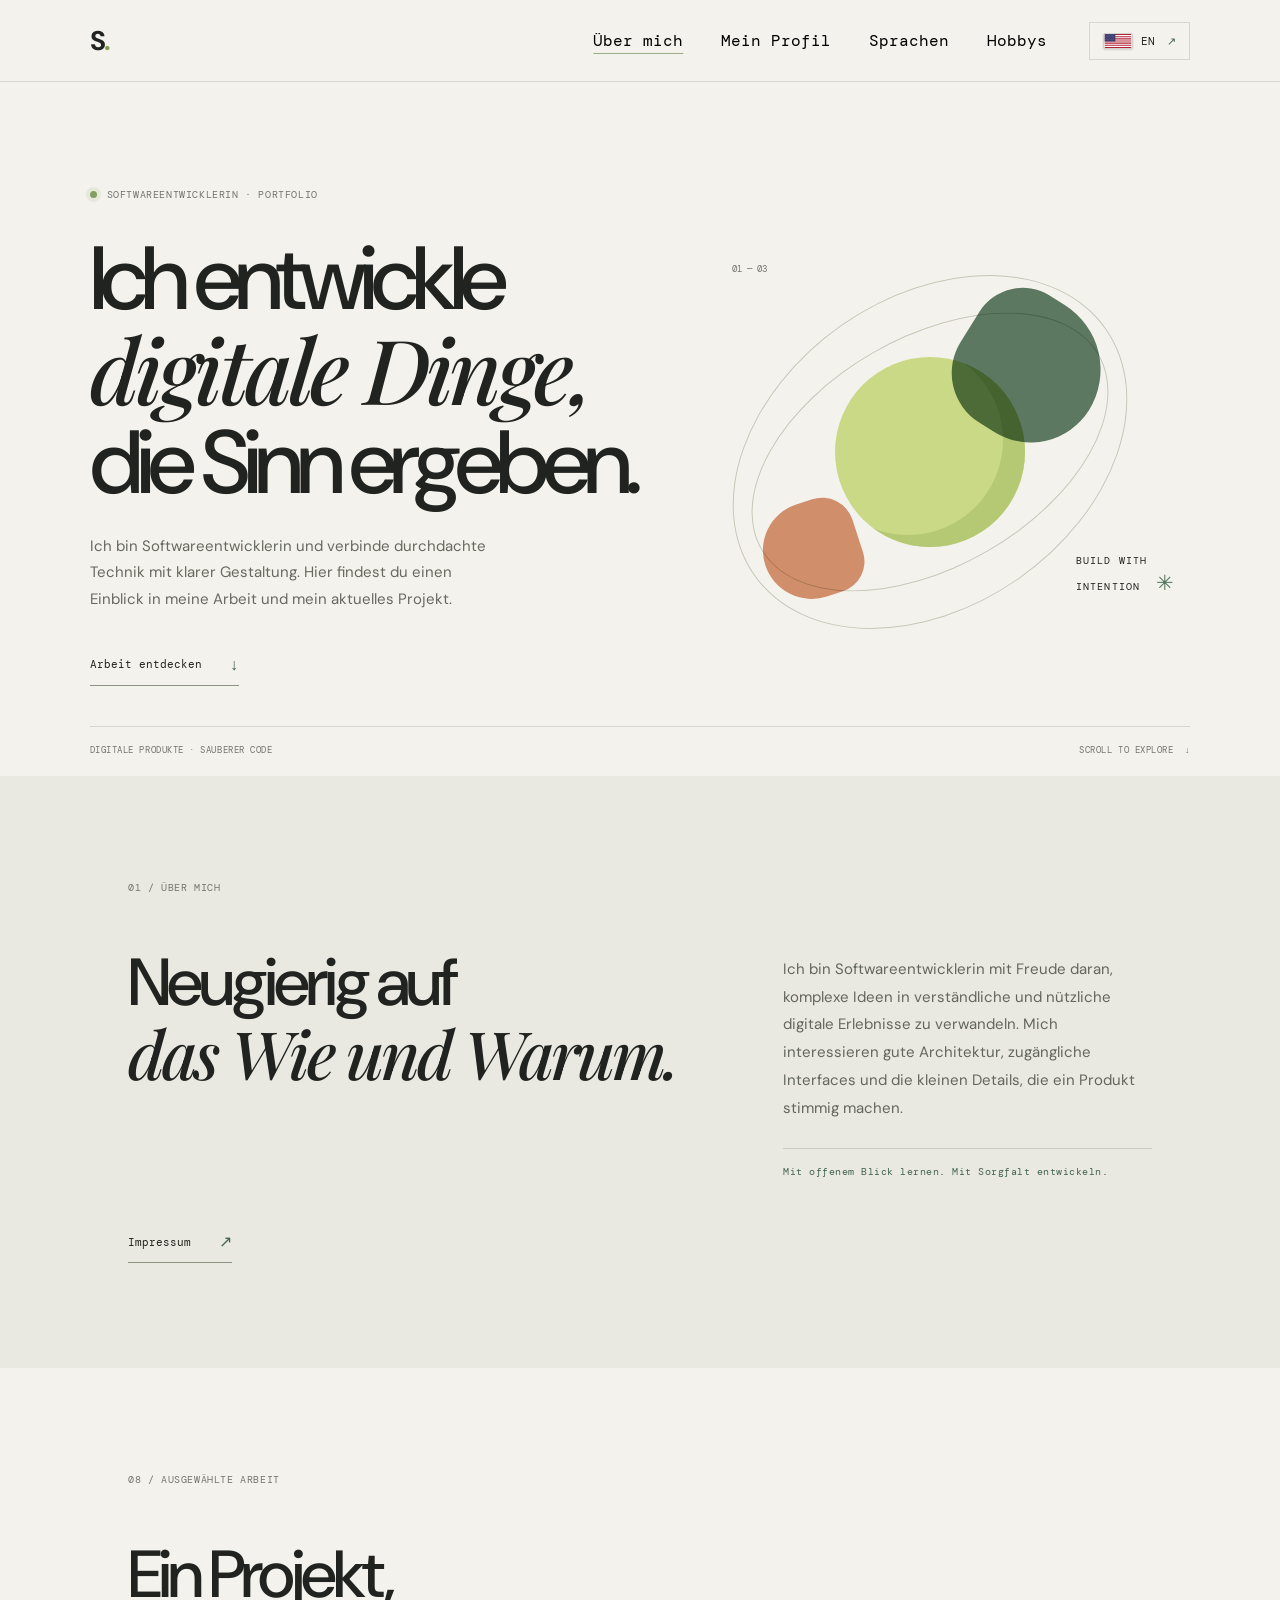
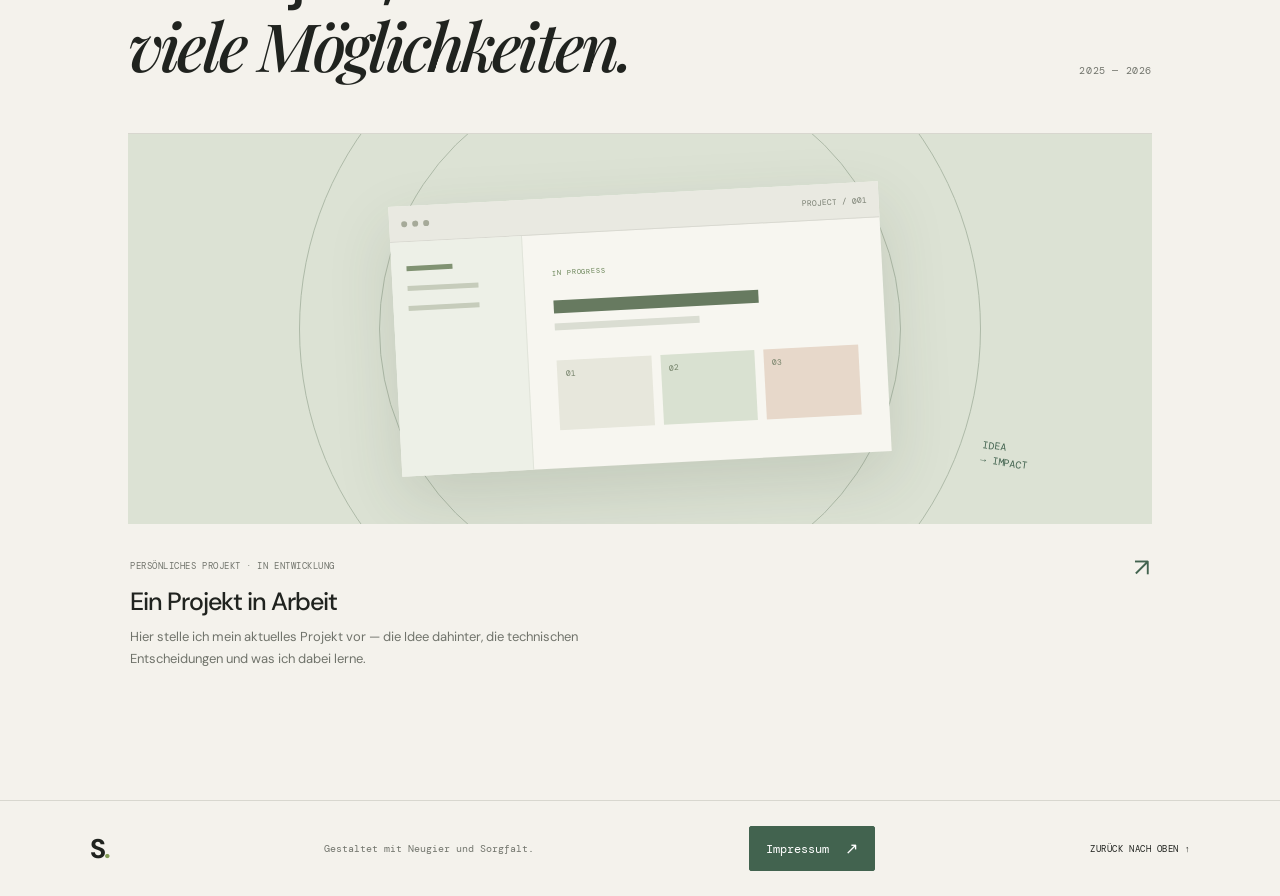
==== commit e1fb3730: "Added Impressum" ====
--- a/index.html
+++ b/index.html
@@ -33,6 +33,9 @@
     .language .switch-flag{padding:0;color:transparent}
     .switch-flag{display:block;width:24px;height:16px;flex:none;border:1px solid #0002;border-radius:2px;box-shadow:0 1px 2px #0002}
     .switch-flag[src="flag-us.svg"],.language-flag[src="flag-us.svg"]{width:30px}
+  </style>
+  <style>
+    .impressum-link{display:inline-flex;align-items:center;gap:16px;padding:11px 16px;background:var(--green);color:#fff;text-decoration:none;font:12px var(--mono);border:1px solid var(--green);border-radius:2px;transition:background .15s ease}.impressum-link span{font-size:16px}.impressum-link:hover{background:#304c3b}@media(max-width:600px){footer{flex-wrap:wrap}footer p{flex:1}.impressum-link{order:2}footer .back-top{order:3}}
   </style>
   <script src="script.js" defer></script>
 </head>
@@ -71,6 +74,7 @@
         <h2 data-i18n="aboutTitle">Neugierig auf<br><span class="serif">das Wie und Warum.</span></h2>
         <div class="about-text"><p data-i18n="aboutText">Ich bin Softwareentwicklerin mit Freude daran, komplexe Ideen in verständliche und nützliche digitale Erlebnisse zu verwandeln. Mich interessieren gute Architektur, zugängliche Interfaces und die kleinen Details, die ein Produkt stimmig machen.</p><p class="note" data-i18n="aboutNote">Mit offenem Blick lernen. Mit Sorgfalt entwickeln.</p></div>
       </div>
+      <a class="text-link" href="impressum.html">Impressum <span aria-hidden="true">↗</span></a>
     </section>
 
     <section class="profile section tab-panel" data-tab-panel="profile" id="profile">
@@ -154,7 +158,7 @@
         <div class="project-info"><div><p class="project-type" data-i18n="projectType">PERSÖNLICHES PROJEKT · IN ENTWICKLUNG</p><h3 data-i18n="projectTitle">Ein Projekt in Arbeit</h3><p class="project-description" data-i18n="projectDescription">Hier stelle ich mein aktuelles Projekt vor — die Idee dahinter, die technischen Entscheidungen und was ich dabei lerne.</p></div><span class="project-arrow" aria-hidden="true">↗</span></div>
       </article>
     </section>
-    <footer><a class="wordmark" href="#home">S<span>.</span></a><p data-i18n="footer">Gestaltet mit Neugier und Sorgfalt.</p><a href="#home" class="back-top" data-i18n="backTop">ZURÜCK NACH OBEN ↑</a></footer>
+    <footer><a class="wordmark" href="#home">S<span>.</span></a><p data-i18n="footer">Gestaltet mit Neugier und Sorgfalt.</p><a href="impressum.html" class="impressum-link">Impressum <span aria-hidden="true">↗</span></a><a href="#home" class="back-top" data-i18n="backTop">ZURÜCK NACH OBEN ↑</a></footer>
   </main>
 </body>
 </html>
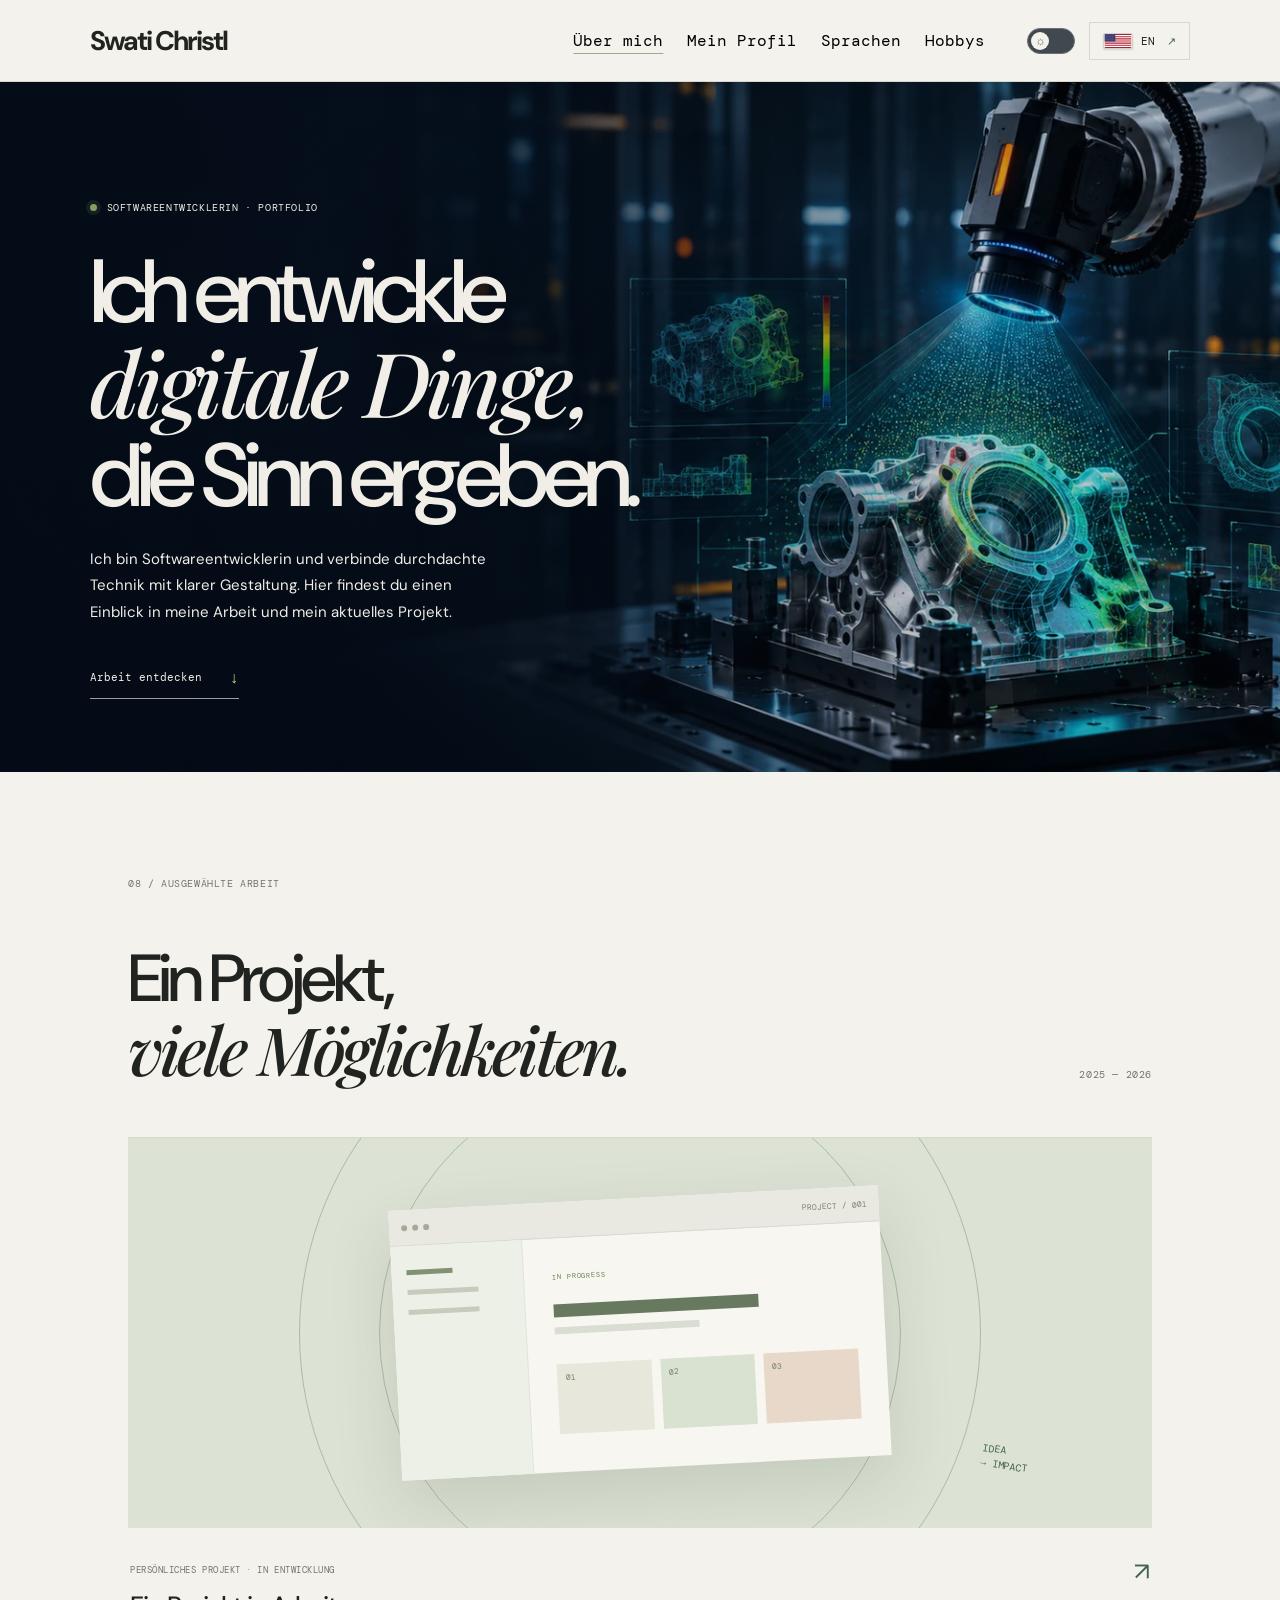
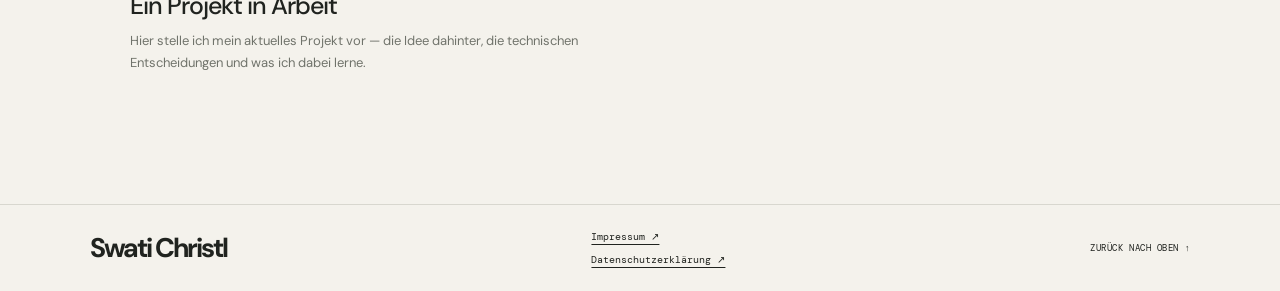
==== commit 80ebbc0e: "Aktualisiere den Abschnitt „Sprachen“ mit meinem B2-Status." ====
--- a/index.html
+++ b/index.html
@@ -6,6 +6,7 @@
   <meta name="theme-color" content="#f4f2ec">
   <meta name="description" content="Portfolio einer Softwareentwicklerin — ausgewählte Arbeit und Projekt.">
   <title>Portfolio — Softwareentwicklerin</title>
+  <script>try{if(localStorage.getItem('site-theme')==='dark')document.documentElement.dataset.theme='dark'}catch(e){}</script>
   <link rel="stylesheet" href="styles.css">
   <style>
     .profile,.hobbies{background:#eae9e1}.profile-content{display:grid;grid-template-columns:1.2fr .8fr;gap:8vw;align-items:start}.profile-content h2,.languages h2,.hobbies h2{font-size:clamp(42px,5.2vw,68px);letter-spacing:-.06em;line-height:1.05;font-weight:500;margin:0}.profile-content>p,.hobbies-heading>p{font-size:15px;line-height:1.85;color:#62665e;max-width:440px;margin:6px 0 0}.profile-tags{display:flex;gap:12px;flex-wrap:wrap;margin-top:48px}.profile-tags span{font:9px var(--mono);letter-spacing:.04em;border:1px solid #c6c8bc;color:#596b50;padding:11px 14px}.languages{display:grid;grid-template-columns:1fr 1fr;column-gap:8vw}.languages .section-kicker{grid-column:1/-1}.language-list{border-top:1px solid var(--line)}.language-row{display:grid;grid-template-columns:1fr auto;gap:6px 14px;padding:17px 0;border-bottom:1px solid var(--line);align-items:baseline}.language-name{font-size:16px;display:flex;align-items:center;gap:8px}.language-flag{display:block;width:24px;height:16px;flex:none;border:1px solid #0002;border-radius:2px;box-shadow:0 1px 2px #0002}.language-level{font:10px var(--mono);color:var(--muted)}.language-bar{grid-column:1/-1;height:3px;background:#e2e1d9;margin-top:4px}.language-bar i{display:block;height:100%;width:var(--level);background:#819569}.hobbies-heading{display:flex;justify-content:space-between;align-items:end;gap:30px;margin-bottom:43px}.hobbies-heading>p{max-width:300px}.hobby-grid{display:grid;grid-template-columns:repeat(3,1fr);gap:14px}.hobby-card{min-height:245px;padding:20px 22px;position:relative;display:flex;flex-direction:column;align-items:flex-start}.hobby-bake{background:#eee1d1}.hobby-cook{background:#dfe5d8}.hobby-garden{background:#d8e2d3}.hobby-number{font:9px var(--mono);color:#72756d}.hobby-icon{font-size:33px;color:#69805d;position:absolute;right:21px;top:17px}.hobby-card h3{font-size:24px;font-weight:500;letter-spacing:-.04em;margin:auto 0 7px}.hobby-card p{font-size:12px;line-height:1.65;color:#676b62;margin:0;max-width:250px}
@@ -35,19 +36,23 @@
     .switch-flag[src="flag-us.svg"],.language-flag[src="flag-us.svg"]{width:30px}
   </style>
   <style>
-    .impressum-link{display:inline-flex;align-items:center;gap:16px;padding:11px 16px;background:var(--green);color:#fff;text-decoration:none;font:12px var(--mono);border:1px solid var(--green);border-radius:2px;transition:background .15s ease}.impressum-link span{font-size:16px}.impressum-link:hover{background:#304c3b}@media(max-width:600px){footer{flex-wrap:wrap}footer p{flex:1}.impressum-link{order:2}footer .back-top{order:3}}
+    .legal-links{display:flex;flex-direction:column;align-items:flex-start;gap:10px}.legal-link{color:var(--ink);font:10px var(--mono);text-underline-offset:4px}.legal-link:hover{color:var(--green)}.theme-toggle{width:48px;height:26px;margin-right:14px;padding:3px;border:1px solid #6b7074;border-radius:20px;background:#41484f;display:inline-flex;align-items:center;cursor:pointer;flex:none}.theme-toggle-thumb{width:18px;height:18px;border-radius:50%;background:#f4f2ec;display:grid;place-items:center;color:#72756d;font-size:12px;line-height:1;transition:transform .2s ease}.theme-toggle-thumb::before{content:'☼'}.theme-toggle[aria-pressed="true"] .theme-toggle-thumb{transform:translateX(21px);background:#dce3ea;color:#303840}.theme-toggle[aria-pressed="true"] .theme-toggle-thumb::before{content:'☾'}.theme-toggle:focus-visible{outline:2px solid var(--green);outline-offset:3px}:root[data-theme="dark"]{color-scheme:dark;--paper:#171a18;--ink:#f0eee6;--muted:#a4a99f;--green:#a6c3a7;--lime:#c1d978;--line:#383e38}html[data-theme="dark"] body{background:var(--paper);color:var(--ink)}html[data-theme="dark"] .topbar nav a,html[data-theme="dark"] .topbar nav a.current,html[data-theme="dark"] .topbar nav a:hover{color:#f0eee6}html[data-theme="dark"] .about,html[data-theme="dark"] .profile,html[data-theme="dark"] .hobbies{background:#222723}html[data-theme="dark"] .profile-content>p,html[data-theme="dark"] .hobbies-heading>p,html[data-theme="dark"] .about-text p,html[data-theme="dark"] .project-description,html[data-theme="dark"] .resume-entry ul,html[data-theme="dark"] .profile-details p,html[data-theme="dark"] .hobby-card p,html[data-theme="dark"] .standalone-info .skill-card p{color:#c2c7bd}html[data-theme="dark"] .profile-tags span,html[data-theme="dark"] .education-card,html[data-theme="dark"] .skill-card{background:#292f2a;color:#d9ded5;border-color:#444c44}html[data-theme="dark"] .profile-tags span{color:#c5d5bc}html[data-theme="dark"] .resume-entry,html[data-theme="dark"] .profile-details{border-color:#444c44}html[data-theme="dark"] .resume-meta,html[data-theme="dark"] .resume-meta span:first-child,html[data-theme="dark"] .resume-entry h4,html[data-theme="dark"] .profile-resume>h3,html[data-theme="dark"] .profile-details h3,html[data-theme="dark"] .standalone-info .skill-card h3,html[data-theme="dark"] .education-degree{color:#f0eee6}html[data-theme="dark"] .resume-place,html[data-theme="dark"] .standalone-info .education-place,html[data-theme="dark"] .standalone-info .education-dates,html[data-theme="dark"] .profile .section-kicker,html[data-theme="dark"] .standalone-info .section-kicker,html[data-theme="dark"] .hobby-number{color:#b5bcb1}html[data-theme="dark"] .education-place a,html[data-theme="dark"] .result-link{color:#b7d3b7}html[data-theme="dark"] .project-visual{background:#29332b}html[data-theme="dark"] .project-window{background:#242a26}html[data-theme="dark"] .window-bar{background:#303731;border-color:#454d45}html[data-theme="dark"] .window-side{background:#2a342c;border-color:#454d45}html[data-theme="dark"] .window-block span{background:#343b34;color:#c4cbbd}html[data-theme="dark"] .window-block span:nth-child(2){background:#3c493d}html[data-theme="dark"] .window-block span:nth-child(3){background:#4a3b33}html[data-theme="dark"] .window-line{background:#49524a}html[data-theme="dark"] .window-line.long{background:#829b7e}html[data-theme="dark"] .window-side b{background:#65715f}html[data-theme="dark"] .window-side b:first-child{background:#a6c3a7}html[data-theme="dark"] .linkedin-link{background:#1b2c37;color:#d6e9f5;border-color:#315064}html[data-theme="dark"] .linkedin-link:hover{background:#213a49}html[data-theme="dark"] .company-link{background:#303b30;color:#c7d9bb;border-color:#465342}html[data-theme="dark"] .german-progress th{color:#b5bcb1;border-color:#52594f}html[data-theme="dark"] .german-progress td{border-color:#383e38}html[data-theme="dark"] .language-bar{background:#343b35}html[data-theme="dark"] .hobby-bake{background:#3b3028}html[data-theme="dark"] .hobby-cook,html[data-theme="dark"] .hobby-garden{background:#2c382f}@media(max-width:600px){footer{flex-wrap:wrap}footer p{flex:1}.legal-links{order:2}footer .back-top{order:3}}
+  </style>
+  <style>
+    .hero{grid-template-columns:1fr;background-image:linear-gradient(90deg,rgba(5,13,25,.82) 0%,rgba(5,13,25,.68) 39%,rgba(5,13,25,.20) 76%,rgba(5,13,25,.28) 100%),url("robotics-vision-hero.webp");background-position:center;background-size:cover;background-repeat:no-repeat}.hero-copy{max-width:850px}.hero h1,.hero .eyebrow,.hero .intro,.hero .hero-bottom,.hero .text-link{color:#f0eee6}.hero .hero-bottom{border-color:#ffffff55}.hero .text-link{border-color:#ffffff99}.hero .text-link span:last-child{color:#c1d978}@media(max-width:760px){.hero{background-image:linear-gradient(180deg,rgba(5,13,25,.72),rgba(5,13,25,.52)),url("robotics-vision-hero.webp");background-position:68% center}}
   </style>
   <script src="script.js" defer></script>
 </head>
 <body>
   <header class="topbar">
-    <a class="wordmark" href="#home" aria-label="Portfolio, Startseite">S<span>.</span></a>
+    <a class="wordmark" href="#home" aria-label="Portfolio, Startseite">Swati Christl</a>
     <nav aria-label="Hauptnavigation">
       <a href="#about" data-tab="about" data-i18n="navAbout">Über mich</a>
       <a href="#profile" data-tab="profile" data-i18n="navProfile">Mein Profil</a>
       <a href="#languages" data-tab="languages" data-i18n="navLanguages">Sprachen</a>
       <a href="#hobbies" data-tab="hobbies" data-i18n="navHobbies">Hobbys</a>
     </nav>
+      <button class="theme-toggle" type="button" aria-label="Dunkles Design aktivieren" aria-pressed="false" title="Design wechseln"><span class="theme-toggle-thumb" aria-hidden="true"></span></button>
       <button class="language" type="button" aria-label="Switch language"><img class="switch-flag" src="flag-us.svg" alt=""> EN <span aria-hidden="true">↗</span></button>
   </header>
 
@@ -59,22 +64,6 @@
         <p class="intro" data-i18n="intro">Ich bin Softwareentwicklerin und verbinde durchdachte Technik mit klarer Gestaltung. Hier findest du einen Einblick in meine Arbeit und mein aktuelles Projekt.</p>
         <a class="text-link" href="#work"><span data-i18n="explore">Arbeit entdecken</span><span aria-hidden="true">↓</span></a>
       </div>
-      <div class="hero-art" aria-hidden="true">
-        <div class="orbit orbit-one"></div><div class="orbit orbit-two"></div>
-        <div class="sun"></div><div class="shape shape-one"></div><div class="shape shape-two"></div>
-        <div class="art-label">BUILD WITH<br>INTENTION <span>✳</span></div>
-        <span class="art-index">01 — 03</span>
-      </div>
-      <div class="hero-bottom"><span data-i18n="location">DIGITALE PRODUKTE · SAUBERER CODE</span><span>SCROLL TO EXPLORE&nbsp; ↓</span></div>
-    </section>
-
-    <section class="about section tab-panel" data-tab-panel="about" id="about">
-      <p class="section-kicker">01 / <span data-i18n="aboutKicker">ÜBER MICH</span></p>
-      <div class="about-content">
-        <h2 data-i18n="aboutTitle">Neugierig auf<br><span class="serif">das Wie und Warum.</span></h2>
-        <div class="about-text"><p data-i18n="aboutText">Ich bin Softwareentwicklerin mit Freude daran, komplexe Ideen in verständliche und nützliche digitale Erlebnisse zu verwandeln. Mich interessieren gute Architektur, zugängliche Interfaces und die kleinen Details, die ein Produkt stimmig machen.</p><p class="note" data-i18n="aboutNote">Mit offenem Blick lernen. Mit Sorgfalt entwickeln.</p></div>
-      </div>
-      <a class="text-link" href="impressum.html">Impressum <span aria-hidden="true">↗</span></a>
     </section>
 
     <section class="profile section tab-panel" data-tab-panel="profile" id="profile">
@@ -134,7 +123,8 @@
             <tr><td>A1</td><td data-i18n="a1Status">Bestanden</td><td>2017</td><td>—</td></tr>
             <tr><td>A2</td><td data-i18n="a2Status">Keine Prüfung abgelegt</td><td>—</td><td>—</td></tr>
             <tr><td>B1</td><td data-i18n="b1Status">Bestanden</td><td data-i18n="march2026">März 2026</td><td><span data-i18n="b1Result">Sehr gut · 271,5 / 300 Punkte</span> <a class="result-link" href="https://results.telc.net/vb?credential=telc-sl0MdKr" target="_blank" rel="noopener noreferrer" data-i18n="b1Link">(online ansehen ↗)</a></td></tr>
-            <tr><td>B2</td><td data-i18n="b2Status">Ergebnis ausstehend</td><td>—</td><td>—</td></tr>
+            <tr><td>B2</td><td data-i18n="b2Status">Bestanden</td><td data-i18n="october2026">Okt. 2026</td><td><span data-i18n="b2Result">Gut · 188 / 240 Punkte</span> <a class="result-link" href="https://results.telc.net/vb?credential=telc-40xdpDIdtAKr" target="_blank" rel="noopener noreferrer" data-i18n="b2Link">(online ansehen ↗)</a></td></tr>
+            <tr><td>C1</td><td data-i18n="c1Prep">In Vorbereitung</td><td>—</td><td>—</td></tr>
           </tbody>
         </table>
       </div>
@@ -158,7 +148,7 @@
         <div class="project-info"><div><p class="project-type" data-i18n="projectType">PERSÖNLICHES PROJEKT · IN ENTWICKLUNG</p><h3 data-i18n="projectTitle">Ein Projekt in Arbeit</h3><p class="project-description" data-i18n="projectDescription">Hier stelle ich mein aktuelles Projekt vor — die Idee dahinter, die technischen Entscheidungen und was ich dabei lerne.</p></div><span class="project-arrow" aria-hidden="true">↗</span></div>
       </article>
     </section>
-    <footer><a class="wordmark" href="#home">S<span>.</span></a><p data-i18n="footer">Gestaltet mit Neugier und Sorgfalt.</p><a href="impressum.html" class="impressum-link">Impressum <span aria-hidden="true">↗</span></a><a href="#home" class="back-top" data-i18n="backTop">ZURÜCK NACH OBEN ↑</a></footer>
+    <footer><a class="wordmark" href="#home">Swati Christl</a><div class="legal-links"><a href="impressum.html" class="legal-link">Impressum ↗</a><a href="datenschutzerklaerung.html" class="legal-link" target="_blank" rel="noopener noreferrer">Datenschutzerklärung ↗</a></div><a href="#home" class="back-top" data-i18n="backTop">ZURÜCK NACH OBEN ↑</a></footer>
   </main>
 </body>
 </html>
--- a/styles.css
+++ b/styles.css
@@ -1,3 +1,3 @@
 @import url('https://fonts.googleapis.com/css2?family=DM+Mono:wght@400;500&family=DM+Sans:wght@400;500;600;700&family=Playfair+Display:ital,wght@1,500&display=swap');
-:root{--paper:#f4f2ec;--ink:#20231f;--muted:#72756d;--green:#42634f;--lime:#c6d77a;--line:#d8d7cf;--mono:'DM Mono',monospace;--sans:'DM Sans',sans-serif;--serif:'Playfair Display',serif}*{box-sizing:border-box}html{scroll-behavior:smooth}body{margin:0;background:var(--paper);color:var(--ink);font-family:var(--sans);-webkit-font-smoothing:antialiased}.topbar{height:82px;padding:0 7vw;display:flex;align-items:center;justify-content:space-between;border-bottom:1px solid var(--line)}.wordmark{font-size:27px;font-weight:700;letter-spacing:-2px;color:var(--ink);text-decoration:none}.wordmark span{color:#839b57}.topbar nav{display:flex;gap:38px;margin-left:auto;margin-right:42px}.topbar nav a{font:16px var(--mono);color:#000;text-decoration:none}.language{font:11px var(--mono);color:var(--ink);text-decoration:none}.topbar nav a:hover{color:#000}.text-link:hover{color:var(--green)}.language{border:1px solid var(--line);background:transparent;padding:10px 13px;cursor:pointer}.language span{padding-left:12px;color:var(--green)}.hero{min-height:690px;padding:96px 7vw 20px;position:relative;display:grid;grid-template-columns:1fr 0.9fr;align-items:center}.hero-copy{position:relative;z-index:1;padding-bottom:40px}.eyebrow,.section-kicker,.hero-bottom,.project-type,.work-count,.back-top{font:10px var(--mono);letter-spacing:.06em}.eyebrow{color:var(--muted);display:flex;align-items:center;gap:10px}.status-dot{height:7px;width:7px;border-radius:50%;background:#829e63;box-shadow:0 0 0 4px #829e6320}.hero h1{font-size:clamp(54px,7vw,98px);line-height:.99;letter-spacing:-.075em;margin:34px 0 25px;font-weight:500}.serif{font-family:var(--serif);font-weight:500;font-style:italic;letter-spacing:-.05em}.intro{max-width:410px;font-size:15px;line-height:1.75;color:#666960}.text-link{display:inline-flex;align-items:center;gap:28px;margin-top:27px;color:var(--ink);font:11px var(--mono);text-decoration:none;border-bottom:1px solid #899482;padding-bottom:10px}.text-link span:last-child{font-size:16px;color:var(--green)}.hero-art{height:460px;position:relative;display:grid;place-items:center;overflow:hidden}.orbit{position:absolute;border:1px solid #c6c7b8;border-radius:50%;transform:rotate(-30deg)}.orbit-one{width:390px;height:230px}.orbit-two{width:310px;height:430px;transform:rotate(55deg)}.sun{height:190px;width:190px;background:var(--lime);border-radius:50%;position:absolute;box-shadow:inset -22px -12px 0 #afc467;opacity:.9}.shape{position:absolute;width:145px;height:145px;border-radius:40% 60% 54% 46%;background:#52735b;mix-blend-mode:multiply;transform:rotate(32deg);right:17%;top:16%;opacity:.92}.shape-two{width:97px;height:97px;right:auto;left:18%;top:auto;bottom:18%;background:#d78d68;transform:rotate(-18deg);border-radius:60% 40% 39% 61%}.art-label{position:absolute;right:3%;bottom:18%;font:10px/1.5 var(--mono);letter-spacing:.12em}.art-label span{font-size:21px;color:#52735b;padding-left:8px}.art-index{position:absolute;top:9%;left:12%;font:9px var(--mono);color:var(--muted)}.hero-bottom{grid-column:1/-1;align-self:end;display:flex;justify-content:space-between;border-top:1px solid var(--line);padding-top:17px;color:var(--muted);font-size:9px}.section{padding:105px 10vw}.about{background:#eae9e1}.section-kicker{color:var(--muted);margin:0 0 54px}.about-content{display:grid;grid-template-columns:1.2fr .8fr;gap:8vw}.about h2,.work h2{font-size:clamp(42px,5.2vw,68px);letter-spacing:-.06em;line-height:1.05;font-weight:500;margin:0}.about-text{padding-top:8px;max-width:440px}.about-text p{font-size:15px;line-height:1.85;color:#62665e;margin:0 0 26px}.about-text .note{font:10px var(--mono);letter-spacing:.05em;color:var(--green);border-top:1px solid #c9c9bf;padding-top:16px}.work{padding-bottom:130px}.work-heading{display:flex;align-items:end;justify-content:space-between;margin-bottom:48px}.work-count{color:var(--muted);padding-bottom:8px}.project-card{border-top:1px solid var(--line)}.project-visual{height:390px;background:#dce2d4;position:relative;display:grid;place-items:center;overflow:hidden}.project-visual:before,.project-visual:after{content:"";position:absolute;border:1px solid #aebaa8;border-radius:50%;width:520px;height:520px}.project-visual:after{width:680px;height:680px}.project-window{width:min(490px,72%);height:270px;background:#f7f6f0;box-shadow:0 25px 65px #34423025;position:relative;z-index:1;transform:rotate(-3deg)}.window-bar{height:36px;background:#e9e9e1;border-bottom:1px solid #d9d9d1;display:flex;align-items:center;gap:5px;padding:0 12px}.window-bar i{width:6px;height:6px;border-radius:50%;background:#a6aa99}.window-bar span{margin-left:auto;font:8px var(--mono);color:#777d70}.window-content{display:flex;height:calc(100% - 36px)}.window-side{width:27%;background:#edf0e7;border-right:1px solid #e1e4da;padding:24px 15px}.window-side b{display:block;height:5px;width:70%;background:#c6ccbb;margin:0 0 15px}.window-side b:first-child{width:45%;background:#809272}.window-main{padding:25px 28px;flex:1}.mini-tag{font:7px var(--mono);color:#658052;letter-spacing:.12em}.window-line{height:7px;width:48%;background:#daddd2;margin-top:10px}.window-line.long{height:13px;width:68%;background:#677a60;margin-top:20px}.window-block{display:flex;gap:9px;margin-top:30px}.window-block span{height:70px;flex:1;background:#e7e7dc;padding:8px;font:8px var(--mono);color:#6f7d64}.window-block span:nth-child(2){background:#d9e1d1}.window-block span:nth-child(3){background:#e7d8ca}.project-stamp{position:absolute;right:12%;bottom:14%;font:10px/1.5 var(--mono);color:var(--green);transform:rotate(8deg);z-index:2}.project-info{padding:27px 2px 0;display:flex;align-items:flex-start;justify-content:space-between}.project-type{color:var(--muted);font-size:9px}.project-info h3{font-size:25px;font-weight:500;letter-spacing:-.04em;margin:13px 0 8px}.project-description{font-size:13px;color:#70736b;line-height:1.7;max-width:500px;margin:0}.project-arrow{font-size:25px;color:var(--green)}footer{padding:25px 7vw;display:flex;align-items:center;justify-content:space-between;border-top:1px solid var(--line)}footer p{font:10px var(--mono);color:var(--muted)}.back-top{font-size:9px;color:var(--ink);text-decoration:none}
+:root{--paper:#f4f2ec;--ink:#20231f;--muted:#72756d;--green:#42634f;--lime:#c6d77a;--line:#d8d7cf;--mono:'DM Mono',monospace;--sans:'DM Sans',sans-serif;--serif:'Playfair Display',serif}*{box-sizing:border-box}html{scroll-behavior:smooth}body{margin:0;background:var(--paper);color:var(--ink);font-family:var(--sans);-webkit-font-smoothing:antialiased}.topbar{height:82px;padding:0 7vw;display:flex;align-items:center;justify-content:space-between;border-bottom:1px solid var(--line)}.wordmark{font-size:27px;font-weight:700;letter-spacing:-2px;color:var(--ink);text-decoration:none}.wordmark span{color:#839b57}.topbar nav{display:flex;gap:24px;margin-left:auto;margin-right:42px}.topbar nav a{font:16px var(--mono);color:#000;text-decoration:none}.language{font:11px var(--mono);color:var(--ink);text-decoration:none}.topbar nav a:hover{color:#000}.text-link:hover{color:var(--green)}.language{border:1px solid var(--line);background:transparent;padding:10px 13px;cursor:pointer}.language span{padding-left:12px;color:var(--green)}.hero{min-height:690px;padding:96px 7vw 20px;position:relative;display:grid;grid-template-columns:1fr 0.9fr;align-items:center}.hero-copy{position:relative;z-index:1;padding-bottom:40px}.eyebrow,.section-kicker,.hero-bottom,.project-type,.work-count,.back-top{font:10px var(--mono);letter-spacing:.06em}.eyebrow{color:var(--muted);display:flex;align-items:center;gap:10px}.status-dot{height:7px;width:7px;border-radius:50%;background:#829e63;box-shadow:0 0 0 4px #829e6320}.hero h1{font-size:clamp(54px,7vw,98px);line-height:.99;letter-spacing:-.075em;margin:34px 0 25px;font-weight:500}.serif{font-family:var(--serif);font-weight:500;font-style:italic;letter-spacing:-.05em}.intro{max-width:410px;font-size:15px;line-height:1.75;color:#666960}.text-link{display:inline-flex;align-items:center;gap:28px;margin-top:27px;color:var(--ink);font:11px var(--mono);text-decoration:none;border-bottom:1px solid #899482;padding-bottom:10px}.text-link span:last-child{font-size:16px;color:var(--green)}.hero-art{height:460px;position:relative;display:grid;place-items:center;overflow:hidden}.orbit{position:absolute;border:1px solid #c6c7b8;border-radius:50%;transform:rotate(-30deg)}.orbit-one{width:390px;height:230px}.orbit-two{width:310px;height:430px;transform:rotate(55deg)}.sun{height:190px;width:190px;background:var(--lime);border-radius:50%;position:absolute;box-shadow:inset -22px -12px 0 #afc467;opacity:.9}.shape{position:absolute;width:145px;height:145px;border-radius:40% 60% 54% 46%;background:#52735b;mix-blend-mode:multiply;transform:rotate(32deg);right:17%;top:16%;opacity:.92}.shape-two{width:97px;height:97px;right:auto;left:18%;top:auto;bottom:18%;background:#d78d68;transform:rotate(-18deg);border-radius:60% 40% 39% 61%}.art-label{position:absolute;right:3%;bottom:18%;font:10px/1.5 var(--mono);letter-spacing:.12em}.art-label span{font-size:21px;color:#52735b;padding-left:8px}.art-index{position:absolute;top:9%;left:12%;font:9px var(--mono);color:var(--muted)}.hero-bottom{grid-column:1/-1;align-self:end;display:flex;justify-content:space-between;border-top:1px solid var(--line);padding-top:17px;color:var(--muted);font-size:9px}.section{padding:105px 10vw}.about{background:#eae9e1}.section-kicker{color:var(--muted);margin:0 0 54px}.about-content{display:grid;grid-template-columns:1.2fr .8fr;gap:8vw}.about h2,.work h2{font-size:clamp(42px,5.2vw,68px);letter-spacing:-.06em;line-height:1.05;font-weight:500;margin:0}.about-text{padding-top:8px;max-width:440px}.about-text p{font-size:15px;line-height:1.85;color:#62665e;margin:0 0 26px}.about-text .note{font:10px var(--mono);letter-spacing:.05em;color:var(--green);border-top:1px solid #c9c9bf;padding-top:16px}.work{padding-bottom:130px}.work-heading{display:flex;align-items:end;justify-content:space-between;margin-bottom:48px}.work-count{color:var(--muted);padding-bottom:8px}.project-card{border-top:1px solid var(--line)}.project-visual{height:390px;background:#dce2d4;position:relative;display:grid;place-items:center;overflow:hidden}.project-visual:before,.project-visual:after{content:"";position:absolute;border:1px solid #aebaa8;border-radius:50%;width:520px;height:520px}.project-visual:after{width:680px;height:680px}.project-window{width:min(490px,72%);height:270px;background:#f7f6f0;box-shadow:0 25px 65px #34423025;position:relative;z-index:1;transform:rotate(-3deg)}.window-bar{height:36px;background:#e9e9e1;border-bottom:1px solid #d9d9d1;display:flex;align-items:center;gap:5px;padding:0 12px}.window-bar i{width:6px;height:6px;border-radius:50%;background:#a6aa99}.window-bar span{margin-left:auto;font:8px var(--mono);color:#777d70}.window-content{display:flex;height:calc(100% - 36px)}.window-side{width:27%;background:#edf0e7;border-right:1px solid #e1e4da;padding:24px 15px}.window-side b{display:block;height:5px;width:70%;background:#c6ccbb;margin:0 0 15px}.window-side b:first-child{width:45%;background:#809272}.window-main{padding:25px 28px;flex:1}.mini-tag{font:7px var(--mono);color:#658052;letter-spacing:.12em}.window-line{height:7px;width:48%;background:#daddd2;margin-top:10px}.window-line.long{height:13px;width:68%;background:#677a60;margin-top:20px}.window-block{display:flex;gap:9px;margin-top:30px}.window-block span{height:70px;flex:1;background:#e7e7dc;padding:8px;font:8px var(--mono);color:#6f7d64}.window-block span:nth-child(2){background:#d9e1d1}.window-block span:nth-child(3){background:#e7d8ca}.project-stamp{position:absolute;right:12%;bottom:14%;font:10px/1.5 var(--mono);color:var(--green);transform:rotate(8deg);z-index:2}.project-info{padding:27px 2px 0;display:flex;align-items:flex-start;justify-content:space-between}.project-type{color:var(--muted);font-size:9px}.project-info h3{font-size:25px;font-weight:500;letter-spacing:-.04em;margin:13px 0 8px}.project-description{font-size:13px;color:#70736b;line-height:1.7;max-width:500px;margin:0}.project-arrow{font-size:25px;color:var(--green)}footer{padding:25px 7vw;display:flex;align-items:center;justify-content:space-between;border-top:1px solid var(--line)}footer p{font:10px var(--mono);color:var(--muted)}.back-top{font-size:9px;color:var(--ink);text-decoration:none}
 @media(max-width:760px){.topbar{height:68px;padding:0 6vw}.topbar nav{gap:18px;margin-right:18px}.topbar nav a{font-size:14px}.hero{padding:66px 6vw 18px;min-height:unset;grid-template-columns:1fr}.hero-copy{padding-bottom:0}.hero h1{font-size:clamp(54px,13vw,82px);margin-top:27px}.intro{max-width:440px}.hero-art{height:320px;margin-top:-5px}.orbit-one{width:290px;height:175px}.orbit-two{width:240px;height:350px}.sun{height:140px;width:140px}.shape{height:105px;width:105px}.hero-bottom{margin-top:6px;gap:14px;font-size:7px}.section{padding:76px 7vw}.section-kicker{margin-bottom:38px}.about-content{grid-template-columns:1fr;gap:25px}.about h2,.work h2{font-size:clamp(42px,10vw,60px)}.work-heading{align-items:start;gap:20px}.work-count{white-space:nowrap;padding-top:10px;font-size:8px}.project-visual{height:290px}.project-window{height:210px;width:78%}.window-main{padding:19px 17px}.window-block{margin-top:22px}.window-block span{height:50px}.project-stamp{right:7%;bottom:9%;font-size:8px}footer{padding:22px 6vw;gap:12px}footer p{font-size:8px}.back-top{font-size:8px}}@media(max-width:390px){.topbar nav{gap:11px;margin-right:12px}.topbar nav a{font-size:13px}.language{padding:8px;font-size:9px}.hero-bottom span:last-child{display:none}.work-heading{display:block}.work-count{display:block}.project-info h3{font-size:21px}}
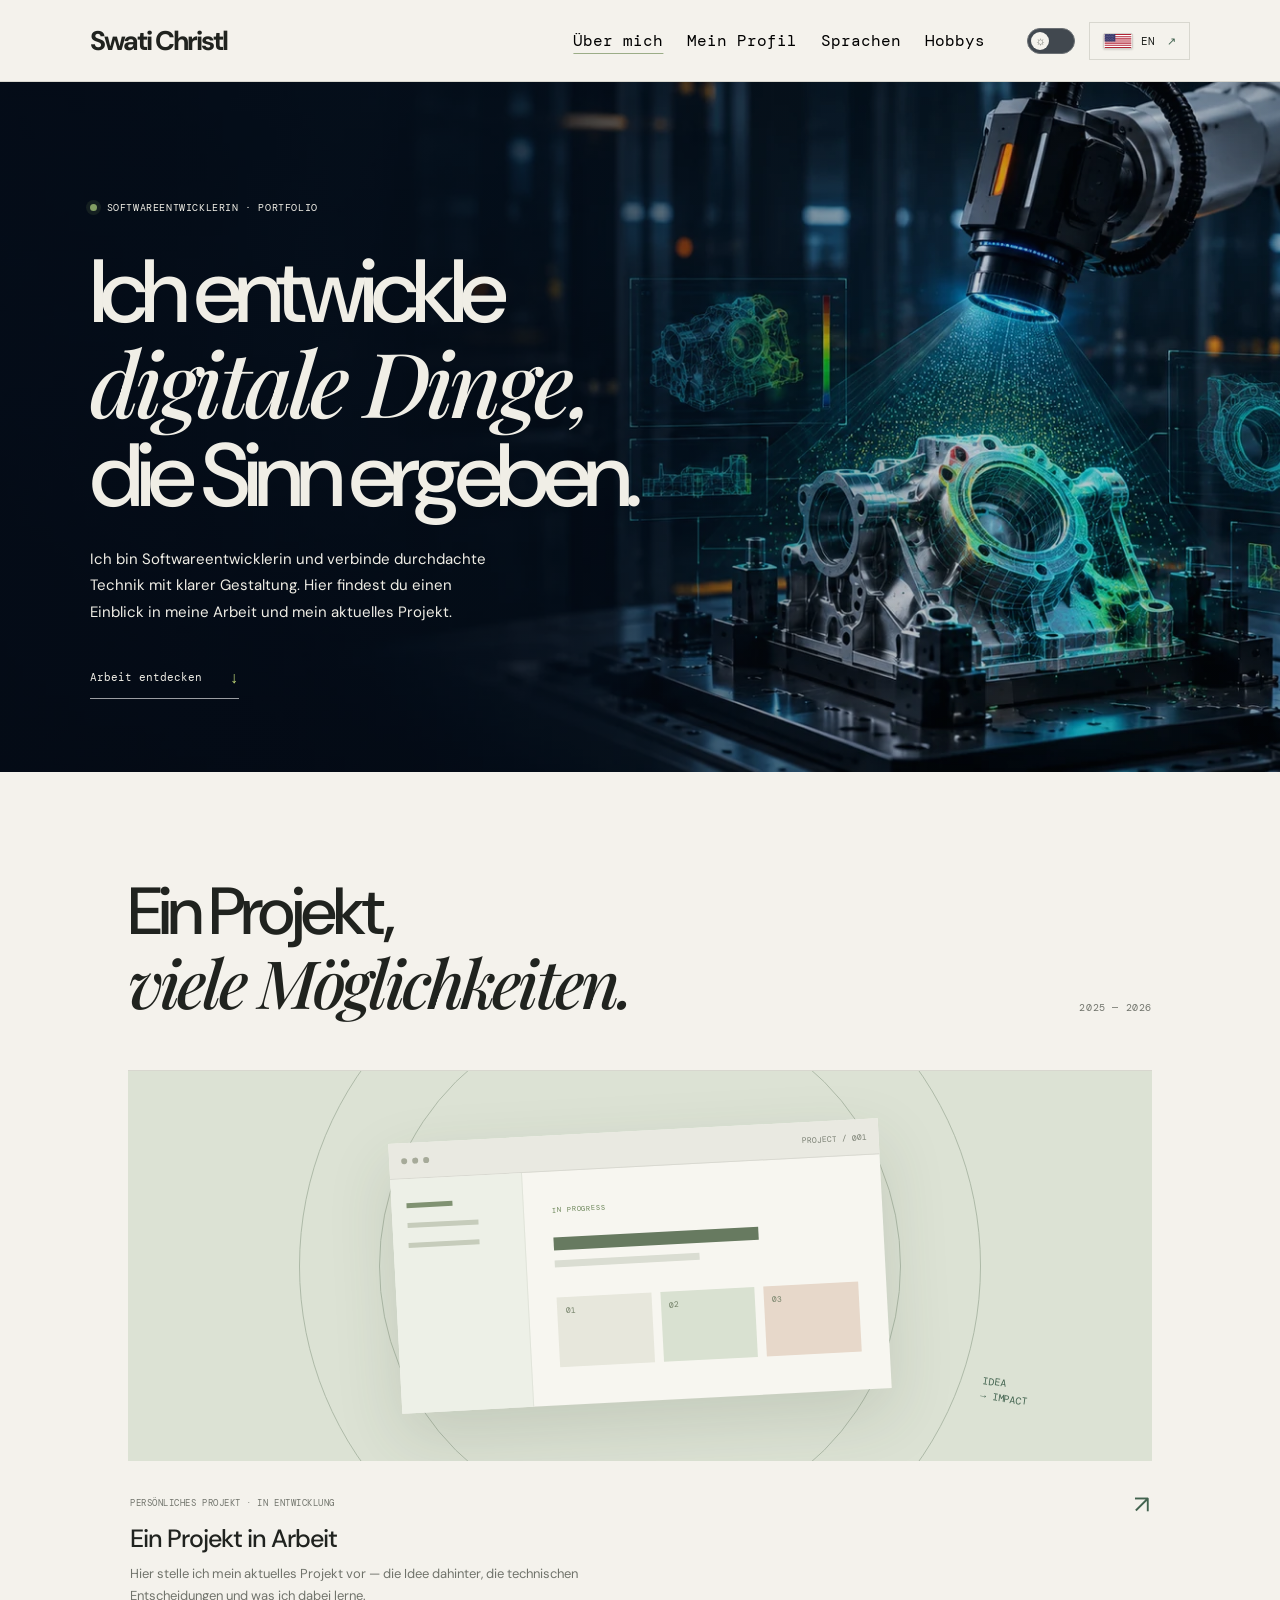
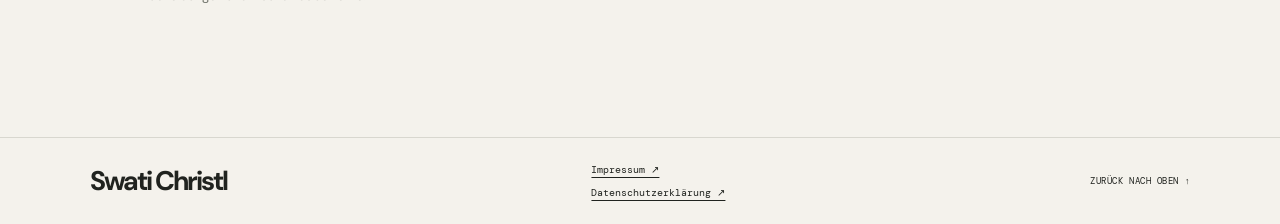
==== commit 0df92fc1: "Aktulisiert hobbies hintergrund" ====
--- a/index.html
+++ b/index.html
@@ -41,6 +41,9 @@
   <style>
     .hero{grid-template-columns:1fr;background-image:linear-gradient(90deg,rgba(5,13,25,.82) 0%,rgba(5,13,25,.68) 39%,rgba(5,13,25,.20) 76%,rgba(5,13,25,.28) 100%),url("robotics-vision-hero.webp");background-position:center;background-size:cover;background-repeat:no-repeat}.hero-copy{max-width:850px}.hero h1,.hero .eyebrow,.hero .intro,.hero .hero-bottom,.hero .text-link{color:#f0eee6}.hero .hero-bottom{border-color:#ffffff55}.hero .text-link{border-color:#ffffff99}.hero .text-link span:last-child{color:#c1d978}@media(max-width:760px){.hero{background-image:linear-gradient(180deg,rgba(5,13,25,.72),rgba(5,13,25,.52)),url("robotics-vision-hero.webp");background-position:68% center}}
   </style>
+  <style>
+    .hobbies{background-color:#222723;background-image:url("hobbies-section-background.webp");background-position:center;background-size:cover;background-repeat:no-repeat;color:#f0eee6}html[data-theme="dark"] .hobbies{background-image:url("hobbies-section-background.webp");background-position:center;background-size:cover;background-repeat:no-repeat}.hobbies .section-kicker{color:#d6dacf}.hobbies h2{color:#f0eee6}.hobby-card h3{color:#fff;text-shadow:0 1px 5px #0009}.hobby-icon{color:#d6e58e;text-shadow:0 1px 5px #0009}html:not([data-theme="dark"]) .hobby-card h3{color:var(--ink);text-shadow:none}html:not([data-theme="dark"]) .hobby-icon{color:#69805d;text-shadow:none}
+  </style>
   <script src="script.js" defer></script>
 </head>
 <body>
@@ -67,7 +70,6 @@
     </section>
 
     <section class="profile section tab-panel" data-tab-panel="profile" id="profile">
-      <p class="section-kicker">02 / <span data-i18n="profileKicker">BERUFSERFAHRUNG</span></p>
       <div class="profile-content">
         <h2 data-i18n="profileTitle">Erfahrung in<br><span class="serif">Softwareentwicklung.</span></h2>
         <p data-i18n="profileText">Ich bin Softwareentwicklerin mit über zehn Jahren Erfahrung in den Bereichen Automotive, Robotik, Computer Vision und Embedded-Systeme. Ich entwickle vom hardwarenahen Treiber bis zu Backend, Algorithmen und grafischen Oberflächen.</p>
@@ -85,13 +87,11 @@
     </section>
 
     <section class="section tab-panel standalone-info" data-tab-panel="profile" id="education">
-      <p class="section-kicker">03 / <span data-i18n="educationTitle">STUDIUM</span></p>
       <h2 data-i18n="educationHeading">Fundament für<br><span class="serif">Technik und Entwicklung.</span></h2>
       <div class="education-card"><span class="education-symbol" aria-hidden="true">✳</span><p class="education-degree" data-i18n="degree">Bachelor of Engineering, Electronics Engineering</p><p class="education-place"><a href="https://ycce.edu/" target="_blank" rel="noopener noreferrer">Yeshwantrao Chavan College of Engineering (YCCE)</a></p><p class="education-place" data-i18n="universityName">Universität Nagpur · Indien</p><p class="education-dates" data-i18n="educationDates">Juli 2007 – Mai 2011</p></div>
     </section>
 
     <section class="section tab-panel standalone-info" data-tab-panel="profile" id="skills">
-      <p class="section-kicker">04 / <span data-i18n="skillsTitle">FÄHIGKEITEN</span></p>
       <h2 data-i18n="skillsHeading">Werkzeuge für<br><span class="serif">komplexe Systeme.</span></h2>
       <div class="skills-grid">
         <article class="skill-card"><span>01</span><h3 data-i18n="programmingLabel">Sprachen & Frameworks</h3><p>C++, C, OpenCV, Python, C# WPF, XAML, gRPC, PCL, Kotlin</p></article>
@@ -107,7 +107,6 @@
     </section>
 
     <section class="languages section tab-panel" data-tab-panel="languages" id="languages">
-      <p class="section-kicker">06 / <span data-i18n="languagesKicker">MEINE SPRACHKENNTNISSE</span></p>
       <h2 data-i18n="languagesTitle">Sprachen, die<br><span class="serif">mich verbinden.</span></h2>
       <div class="language-list">
         <div class="language-row"><span class="language-name"><img class="language-flag" src="flag-de.svg" alt=""> <span data-i18n="langGerman">Deutsch</span></span><span class="language-level" data-i18n="levelB2">B2</span><span class="language-bar"><i style="--level:68%"></i></span></div>
@@ -131,17 +130,10 @@
     </section>
 
     <section class="hobbies section tab-panel" data-tab-panel="hobbies" id="hobbies">
-      <p class="section-kicker">07 / <span data-i18n="hobbiesKicker">MEINE HOBBYS</span></p>
-      <div class="hobbies-heading"><h2 data-i18n="hobbiesTitle">Abwechslung<br><span class="serif">für Kopf und Hände.</span></h2><p data-i18n="hobbiesIntro">Neben Code liebe ich Dinge, bei denen Ideen mit den Händen Gestalt annehmen.</p></div>
-      <div class="hobby-grid">
-        <article class="hobby-card hobby-bake"><span class="hobby-number">01</span><span class="hobby-icon" aria-hidden="true">✳</span><h3 data-i18n="baking">Backen</h3><p data-i18n="bakingText">Neue Rezepte ausprobieren und etwas Selbstgemachtes teilen.</p></article>
-        <article class="hobby-card hobby-cook"><span class="hobby-number">02</span><span class="hobby-icon" aria-hidden="true">◒</span><h3 data-i18n="cooking">Kochen</h3><p data-i18n="cookingText">Aromen kombinieren und Gerichte aus verschiedenen Küchen entdecken.</p></article>
-        <article class="hobby-card hobby-garden"><span class="hobby-number">03</span><span class="hobby-icon" aria-hidden="true">❋</span><h3 data-i18n="gardening">Gärtnern</h3><p data-i18n="gardeningText">Pflanzen beim Wachsen begleiten und Zeit im Grünen verbringen.</p></article>
-      </div>
+      <div class="hobbies-heading"><h2 data-i18n="hobbiesTitle">Abwechslung<br><span class="serif">für Kopf und Hände.</span></h2></div>
     </section>
 
     <section class="work section tab-panel" data-tab-panel="about" id="work">
-      <p class="section-kicker">08 / <span data-i18n="workKicker">AUSGEWÄHLTE ARBEIT</span></p>
       <div class="work-heading"><h2 data-i18n="workTitle">Ein Projekt,<br><span class="serif">viele Möglichkeiten.</span></h2><span class="work-count">2025 — 2026</span></div>
       <article class="project-card">
         <div class="project-visual" aria-hidden="true"><div class="project-window"><div class="window-bar"><i></i><i></i><i></i><span>PROJECT / 001</span></div><div class="window-content"><div class="window-side"><b></b><b></b><b></b></div><div class="window-main"><span class="mini-tag">IN PROGRESS</span><div class="window-line long"></div><div class="window-line"></div><div class="window-block"><span>01</span><span>02</span><span>03</span></div></div></div></div><span class="project-stamp">IDEA<br>→ IMPACT</span></div>
